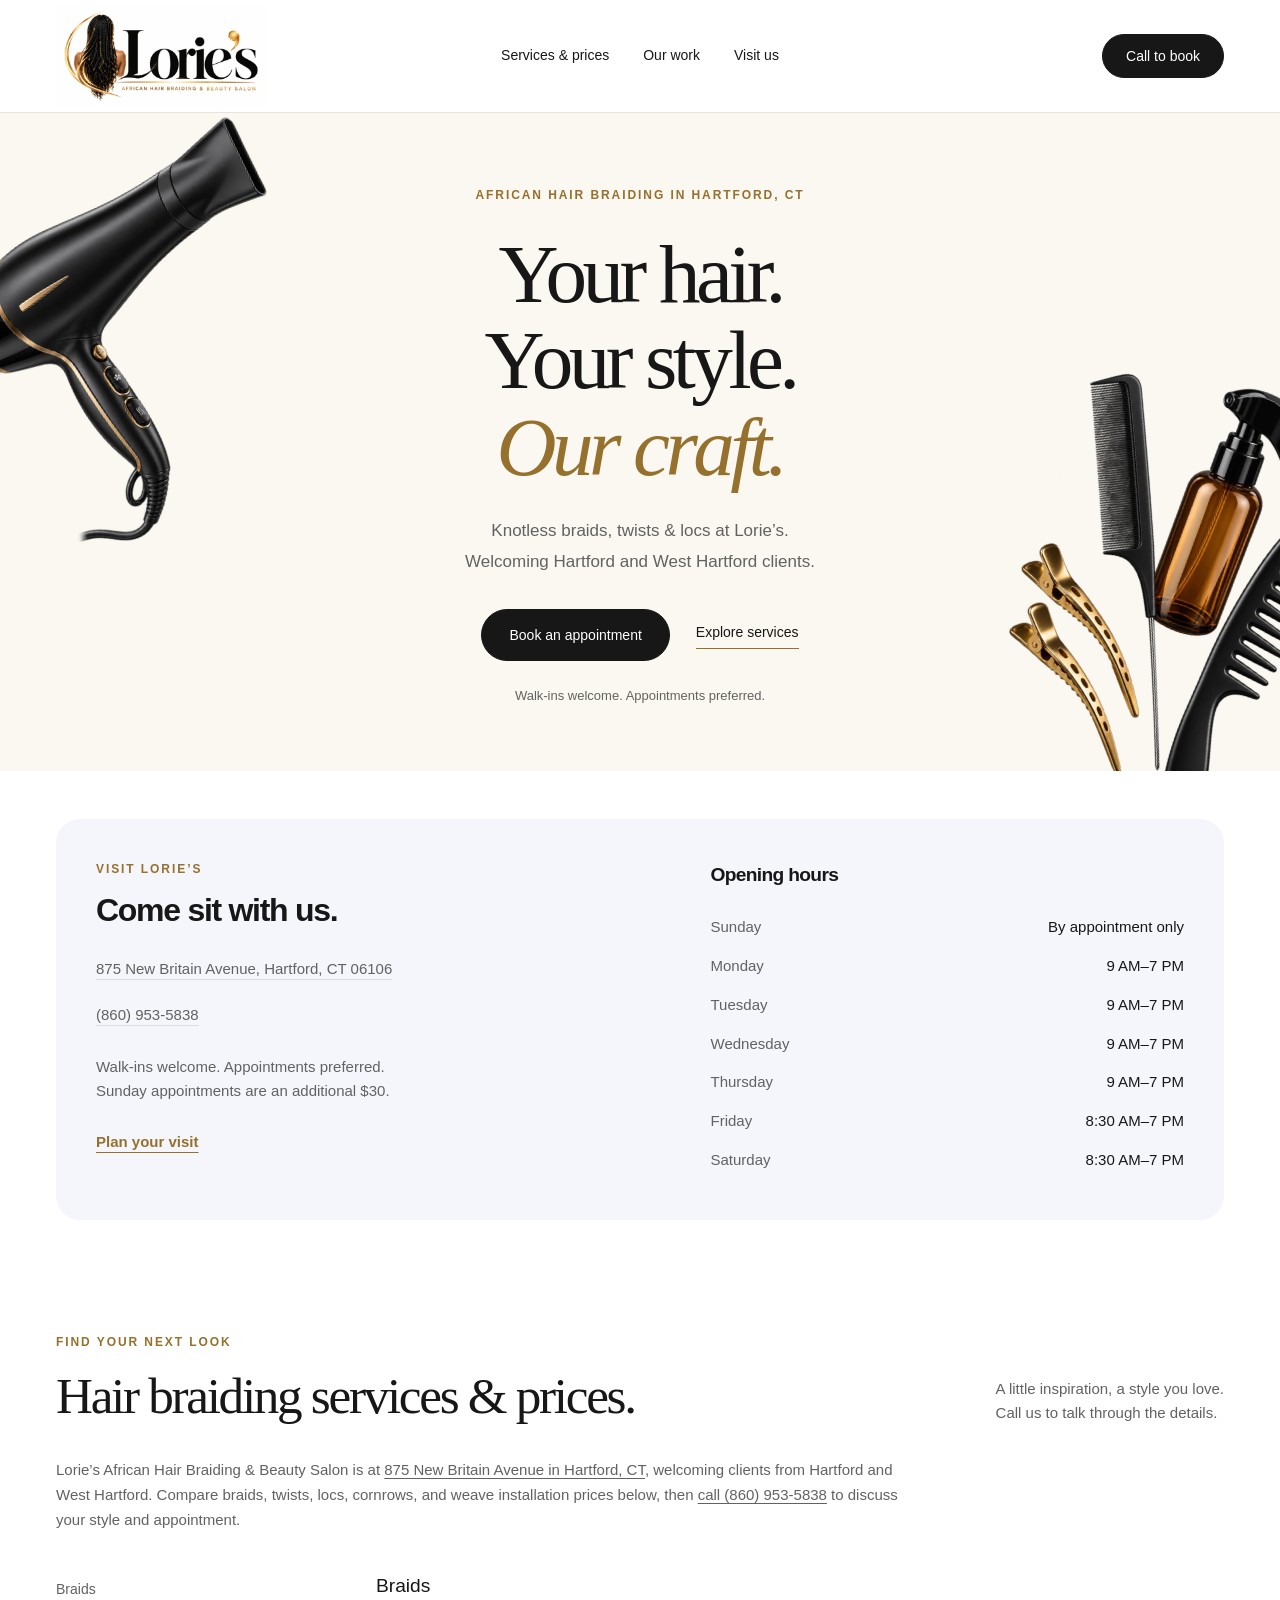
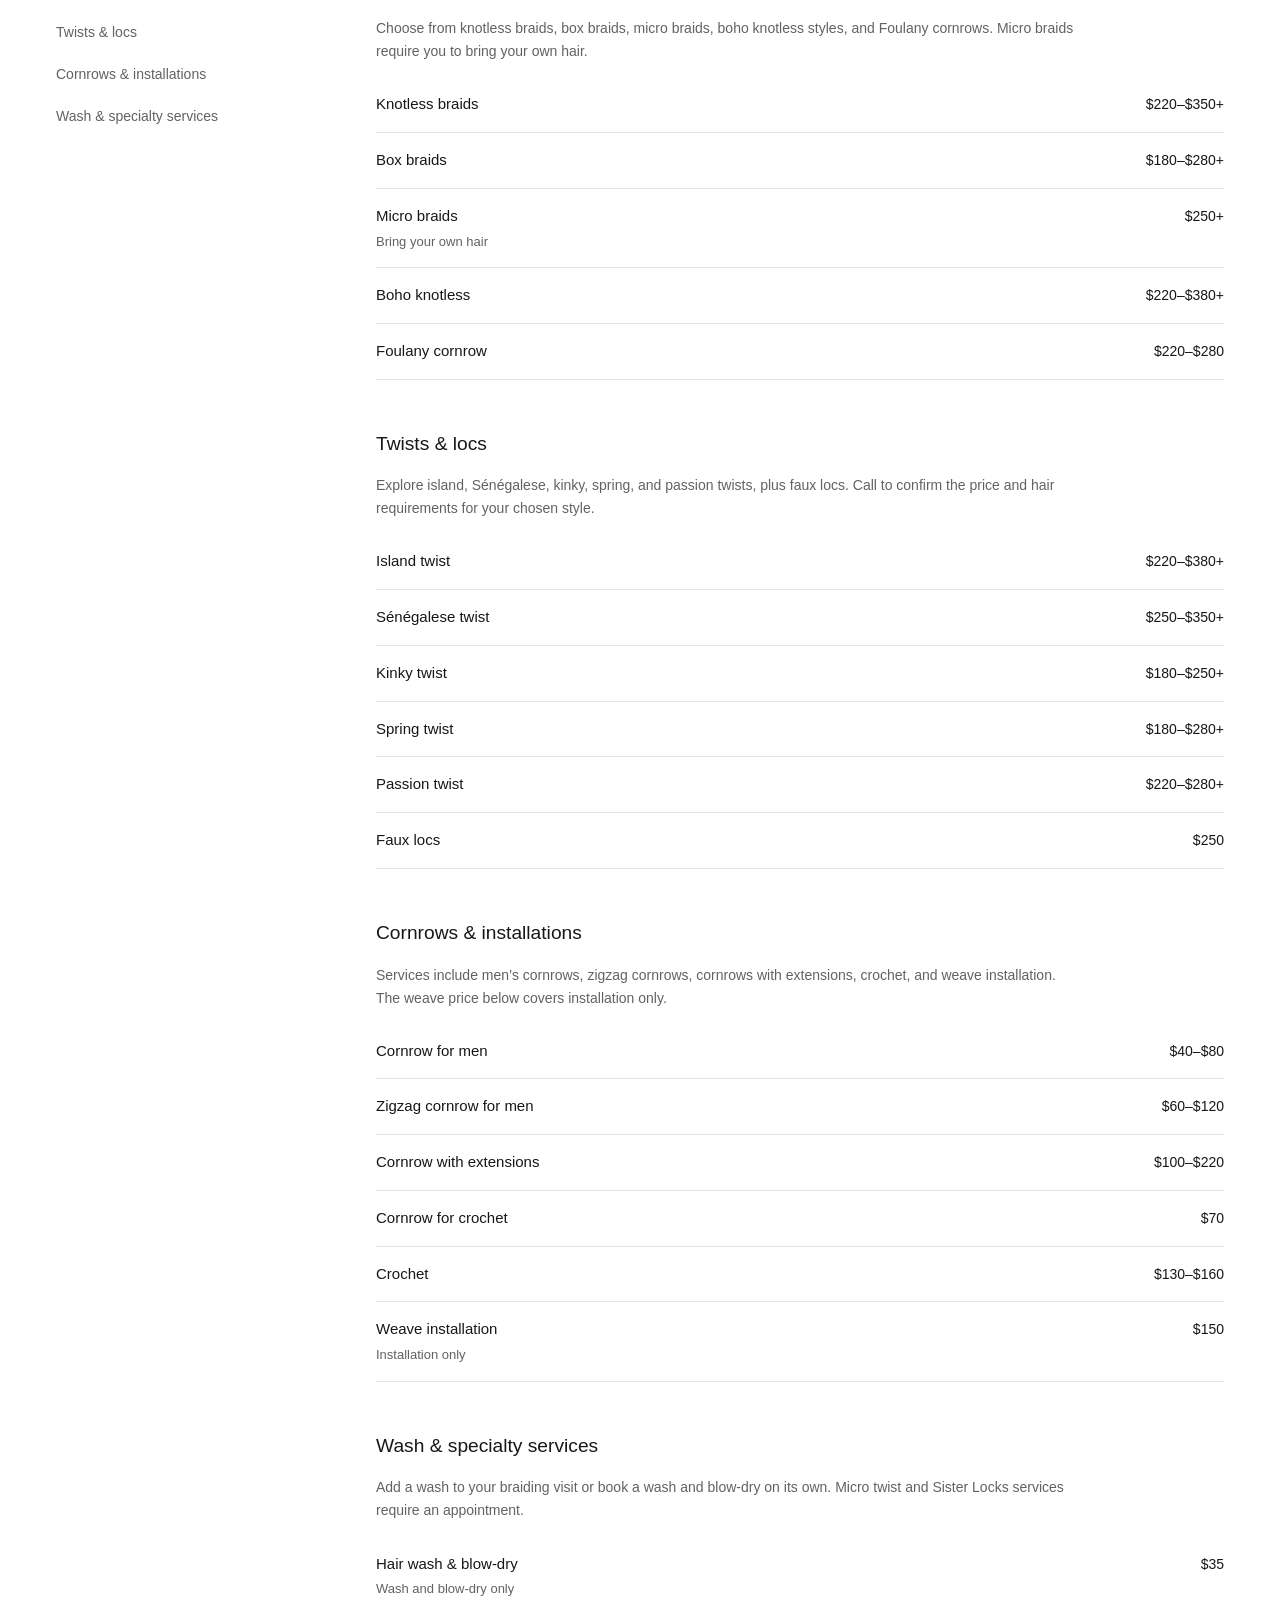
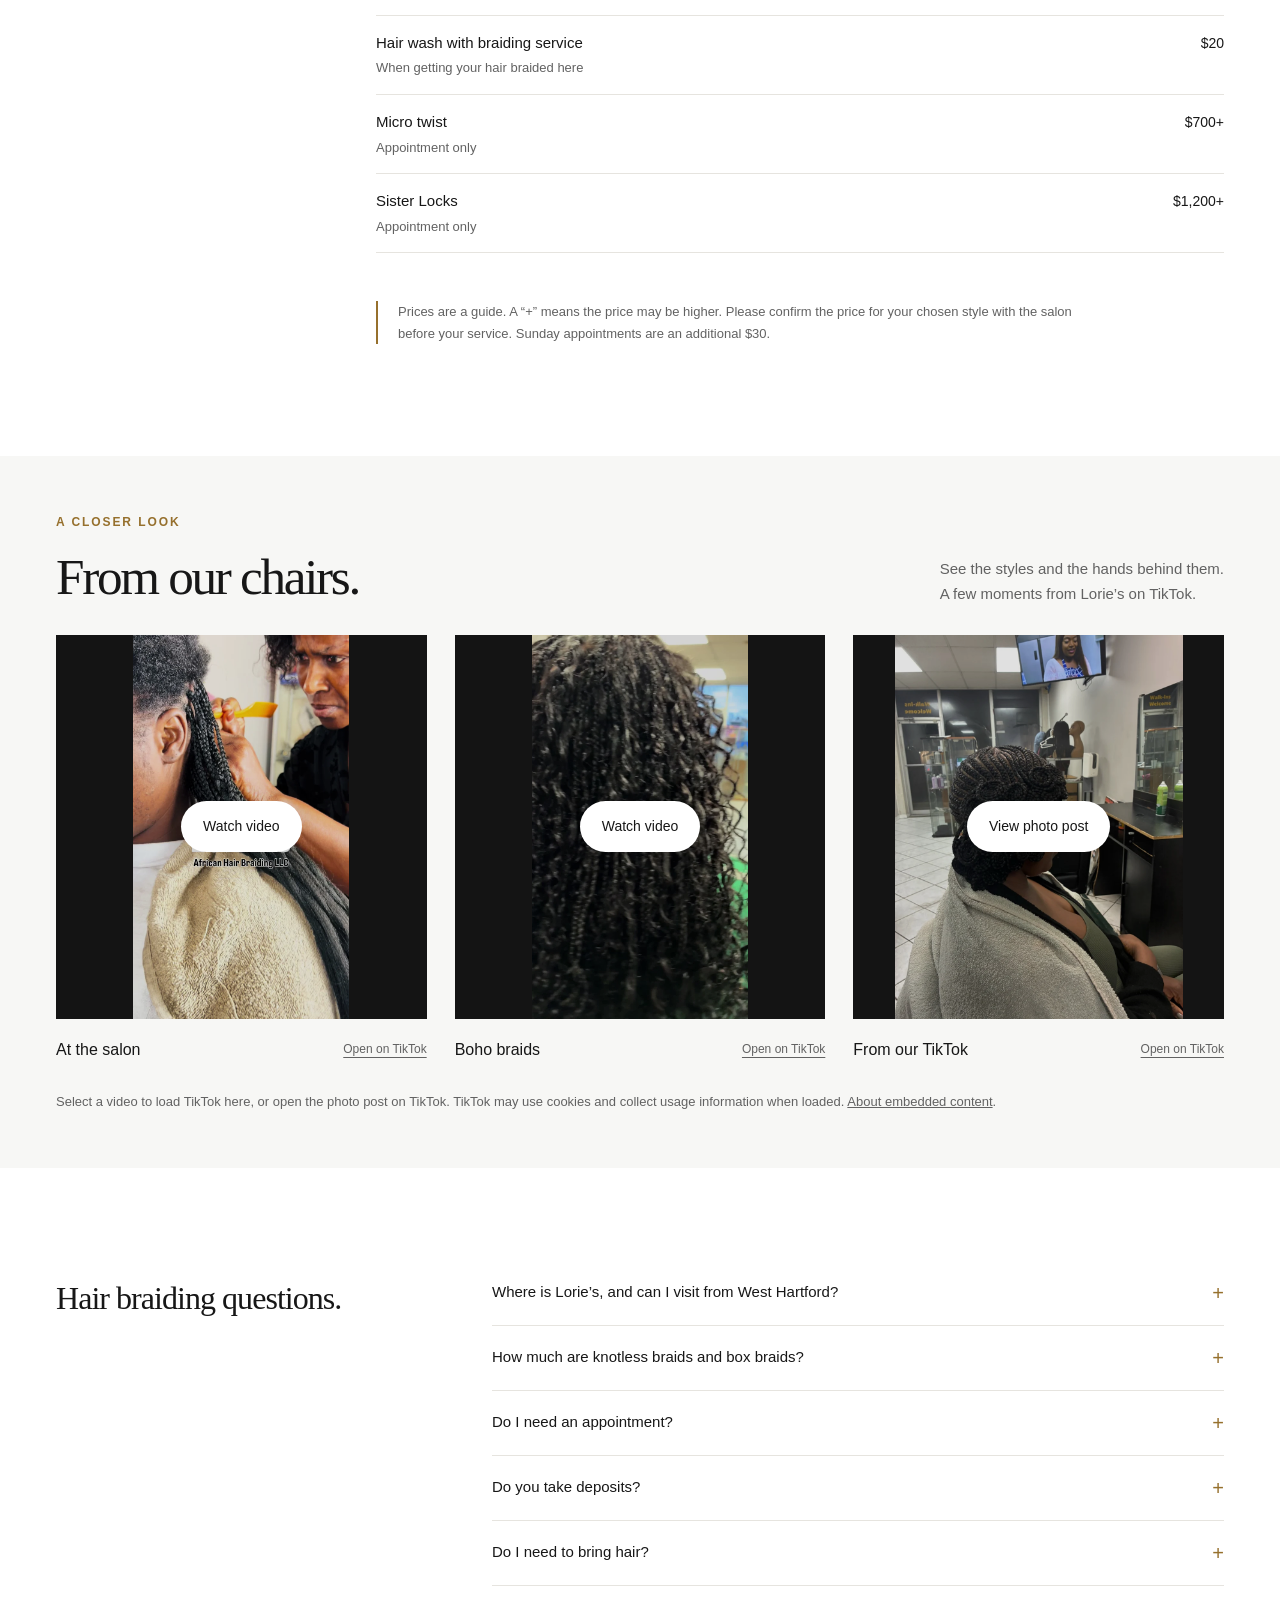
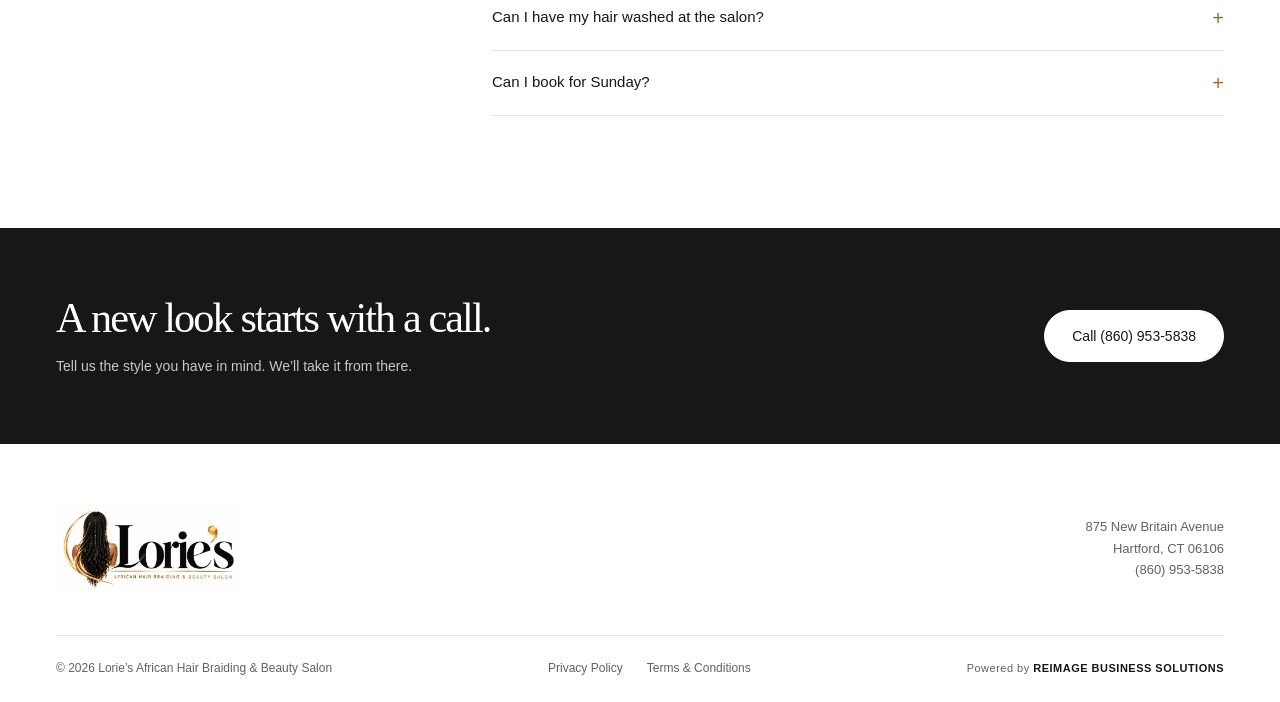
==== index.html @ 40351206 "Keep mobile Menu button text black in Safari" ====
<!doctype html>
<html lang="en">
<head>
  <meta charset="utf-8"><meta name="viewport" content="width=device-width, initial-scale=1, viewport-fit=cover">
  <title>Hair Braiding in Hartford, CT | Lorie’s Salon</title>
  <meta name="description" content="Knotless braids, box braids, twists and locs in Hartford, welcoming West Hartford clients. View prices and hours, then call (860) 953-5838 to book.">
  <meta name="theme-color" content="#ffffff">
  <link rel="icon" href="data:image/svg+xml,%3Csvg xmlns='http://www.w3.org/2000/svg' viewBox='0 0 64 64'%3E%3Crect width='64' height='64' rx='8' fill='%23161616'/%3E%3Ctext x='18' y='48' fill='%23d4ae62' font-size='48' font-family='Georgia'%3EL%3C/text%3E%3C/svg%3E">
  <link rel="stylesheet" href="styles.css?v=08d220da77e6"><script src="site.js?v=12d4f08cdb11" defer></script>
<!-- SEO:START -->
<meta name="robots" content="index, follow, max-image-preview:large, max-snippet:-1, max-video-preview:-1">
<link rel="canonical" href="https://reimage-demo.github.io/Lories-Hair-Braiding/">
<meta property="og:type" content="website">
<meta property="og:locale" content="en_US">
<meta property="og:site_name" content="Lorie’s African Hair Braiding &amp; Beauty Salon">
<meta property="og:title" content="Hair Braiding in Hartford, CT | Lorie’s Salon">
<meta property="og:description" content="Knotless braids, box braids, twists and locs in Hartford, welcoming West Hartford clients. View prices and hours, then call (860) 953-5838 to book.">
<meta property="og:url" content="https://reimage-demo.github.io/Lories-Hair-Braiding/">
<meta property="og:image" content="https://reimage-demo.github.io/Lories-Hair-Braiding/assets/lories-logo.png">
<meta property="og:image:width" content="1774">
<meta property="og:image:height" content="887">
<meta property="og:image:alt" content="Lorie’s African Hair Braiding &amp; Beauty Salon logo">
<meta name="twitter:card" content="summary_large_image">
<meta name="twitter:title" content="Hair Braiding in Hartford, CT | Lorie’s Salon">
<meta name="twitter:description" content="Knotless braids, box braids, twists and locs in Hartford, welcoming West Hartford clients. View prices and hours, then call (860) 953-5838 to book.">
<meta name="twitter:image" content="https://reimage-demo.github.io/Lories-Hair-Braiding/assets/lories-logo.png">
<meta name="twitter:image:alt" content="Lorie’s African Hair Braiding &amp; Beauty Salon logo">
<link rel="sitemap" type="application/xml" href="https://reimage-demo.github.io/Lories-Hair-Braiding/sitemap.xml">
<script type="application/ld+json">
{
  "@context": "https://schema.org",
  "@graph": [
    {
      "@type": "HairSalon",
      "@id": "https://reimage-demo.github.io/Lories-Hair-Braiding/#salon",
      "url": "https://reimage-demo.github.io/Lories-Hair-Braiding/",
      "name": "Lorie’s African Hair Braiding & Beauty Salon",
      "description": "Knotless braids, box braids, twists and locs in Hartford, welcoming West Hartford clients. View prices and hours, then call (860) 953-5838 to book. Walk-ins welcome. Appointments preferred. Sunday is by appointment only with an additional $30 charge.",
      "telephone": "+1-860-953-5838",
      "address": {
        "@type": "PostalAddress",
        "streetAddress": "875 New Britain Avenue",
        "addressLocality": "Hartford",
        "addressRegion": "CT",
        "postalCode": "06106",
        "addressCountry": "US"
      },
      "areaServed": [
        {
          "@type": "City",
          "name": "Hartford, Connecticut"
        },
        {
          "@type": "City",
          "name": "West Hartford, Connecticut"
        }
      ],
      "openingHoursSpecification": [
        {
          "@type": "OpeningHoursSpecification",
          "dayOfWeek": [
            "Monday",
            "Tuesday",
            "Wednesday",
            "Thursday"
          ],
          "opens": "09:00",
          "closes": "19:00"
        },
        {
          "@type": "OpeningHoursSpecification",
          "dayOfWeek": [
            "Friday",
            "Saturday"
          ],
          "opens": "08:30",
          "closes": "19:00"
        }
      ],
      "sameAs": [
        "https://www.tiktok.com/@lorieshairbraiding0"
      ],
      "hasOfferCatalog": {
        "@id": "https://reimage-demo.github.io/Lories-Hair-Braiding/#service-catalog"
      },
      "logo": {
        "@type": "ImageObject",
        "url": "https://reimage-demo.github.io/Lories-Hair-Braiding/assets/lories-logo.png",
        "width": 1774,
        "height": 887
      },
      "image": [
        "https://reimage-demo.github.io/Lories-Hair-Braiding/assets/salon-work.jpg",
        "https://reimage-demo.github.io/Lories-Hair-Braiding/assets/boho-braids.jpg"
      ],
      "hasMap": "https://www.google.com/maps/search/?api=1&query=875+New+Britain+Avenue+Hartford+CT+06106"
    },
    {
      "@type": "WebSite",
      "@id": "https://reimage-demo.github.io/Lories-Hair-Braiding/#website",
      "url": "https://reimage-demo.github.io/Lories-Hair-Braiding/",
      "name": "Lorie’s African Hair Braiding & Beauty Salon",
      "publisher": {
        "@id": "https://reimage-demo.github.io/Lories-Hair-Braiding/#salon"
      },
      "inLanguage": "en-US"
    },
    {
      "@type": "WebPage",
      "@id": "https://reimage-demo.github.io/Lories-Hair-Braiding/#webpage",
      "url": "https://reimage-demo.github.io/Lories-Hair-Braiding/",
      "name": "Hair Braiding in Hartford, CT | Lorie’s Salon",
      "description": "Knotless braids, box braids, twists and locs in Hartford, welcoming West Hartford clients. View prices and hours, then call (860) 953-5838 to book.",
      "isPartOf": {
        "@id": "https://reimage-demo.github.io/Lories-Hair-Braiding/#website"
      },
      "mainEntity": {
        "@id": "https://reimage-demo.github.io/Lories-Hair-Braiding/#salon"
      },
      "inLanguage": "en-US"
    },
    {
      "@type": "OfferCatalog",
      "@id": "https://reimage-demo.github.io/Lories-Hair-Braiding/#service-catalog",
      "name": "Hair braiding services and prices",
      "itemListElement": [
        {
          "@type": "OfferCatalog",
          "name": "Braids",
          "itemListElement": [
            {
              "@type": "Offer",
              "url": "https://reimage-demo.github.io/Lories-Hair-Braiding/#braids",
              "description": "Listed price: $220–$350+. Confirm the final price with the salon before service. A plus sign means the price can exceed the displayed amount or range.",
              "priceSpecification": {
                "@type": "PriceSpecification",
                "priceCurrency": "USD",
                "minPrice": 220.0
              },
              "itemOffered": {
                "@type": "Service",
                "name": "Knotless braids",
                "serviceType": "Knotless braids",
                "provider": {
                  "@id": "https://reimage-demo.github.io/Lories-Hair-Braiding/#salon"
                },
                "url": "https://reimage-demo.github.io/Lories-Hair-Braiding/#braids"
              }
            },
            {
              "@type": "Offer",
              "url": "https://reimage-demo.github.io/Lories-Hair-Braiding/#braids",
              "description": "Listed price: $180–$280+. Confirm the final price with the salon before service. A plus sign means the price can exceed the displayed amount or range.",
              "priceSpecification": {
                "@type": "PriceSpecification",
                "priceCurrency": "USD",
                "minPrice": 180.0
              },
              "itemOffered": {
                "@type": "Service",
                "name": "Box braids",
                "serviceType": "Box braids",
                "provider": {
                  "@id": "https://reimage-demo.github.io/Lories-Hair-Braiding/#salon"
                },
                "url": "https://reimage-demo.github.io/Lories-Hair-Braiding/#braids"
              }
            },
            {
              "@type": "Offer",
              "url": "https://reimage-demo.github.io/Lories-Hair-Braiding/#braids",
              "description": "Listed price: $250+. Confirm the final price with the salon before service. Bring your own hair. A plus sign means the price can exceed the displayed amount or range.",
              "priceSpecification": {
                "@type": "PriceSpecification",
                "priceCurrency": "USD",
                "minPrice": 250.0
              },
              "itemOffered": {
                "@type": "Service",
                "name": "Micro braids",
                "serviceType": "Micro braids",
                "provider": {
                  "@id": "https://reimage-demo.github.io/Lories-Hair-Braiding/#salon"
                },
                "url": "https://reimage-demo.github.io/Lories-Hair-Braiding/#braids"
              }
            },
            {
              "@type": "Offer",
              "url": "https://reimage-demo.github.io/Lories-Hair-Braiding/#braids",
              "description": "Listed price: $220–$380+. Confirm the final price with the salon before service. A plus sign means the price can exceed the displayed amount or range.",
              "priceSpecification": {
                "@type": "PriceSpecification",
                "priceCurrency": "USD",
                "minPrice": 220.0
              },
              "itemOffered": {
                "@type": "Service",
                "name": "Boho knotless",
                "serviceType": "Boho knotless",
                "provider": {
                  "@id": "https://reimage-demo.github.io/Lories-Hair-Braiding/#salon"
                },
                "url": "https://reimage-demo.github.io/Lories-Hair-Braiding/#braids"
              }
            },
            {
              "@type": "Offer",
              "url": "https://reimage-demo.github.io/Lories-Hair-Braiding/#braids",
              "description": "Listed price: $220–$280. Confirm the final price with the salon before service.",
              "priceSpecification": {
                "@type": "PriceSpecification",
                "priceCurrency": "USD",
                "minPrice": 220.0,
                "maxPrice": 280.0
              },
              "itemOffered": {
                "@type": "Service",
                "name": "Foulany cornrow",
                "serviceType": "Foulany cornrow",
                "provider": {
                  "@id": "https://reimage-demo.github.io/Lories-Hair-Braiding/#salon"
                },
                "url": "https://reimage-demo.github.io/Lories-Hair-Braiding/#braids"
              }
            }
          ]
        },
        {
          "@type": "OfferCatalog",
          "name": "Twists & locs",
          "itemListElement": [
            {
              "@type": "Offer",
              "url": "https://reimage-demo.github.io/Lories-Hair-Braiding/#twists",
              "description": "Listed price: $220–$380+. Confirm the final price with the salon before service. A plus sign means the price can exceed the displayed amount or range.",
              "priceSpecification": {
                "@type": "PriceSpecification",
                "priceCurrency": "USD",
                "minPrice": 220.0
              },
              "itemOffered": {
                "@type": "Service",
                "name": "Island twist",
                "serviceType": "Island twist",
                "provider": {
                  "@id": "https://reimage-demo.github.io/Lories-Hair-Braiding/#salon"
                },
                "url": "https://reimage-demo.github.io/Lories-Hair-Braiding/#twists"
              }
            },
            {
              "@type": "Offer",
              "url": "https://reimage-demo.github.io/Lories-Hair-Braiding/#twists",
              "description": "Listed price: $250–$350+. Confirm the final price with the salon before service. A plus sign means the price can exceed the displayed amount or range.",
              "priceSpecification": {
                "@type": "PriceSpecification",
                "priceCurrency": "USD",
                "minPrice": 250.0
              },
              "itemOffered": {
                "@type": "Service",
                "name": "Sénégalese twist",
                "serviceType": "Sénégalese twist",
                "provider": {
                  "@id": "https://reimage-demo.github.io/Lories-Hair-Braiding/#salon"
                },
                "url": "https://reimage-demo.github.io/Lories-Hair-Braiding/#twists"
              }
            },
            {
              "@type": "Offer",
              "url": "https://reimage-demo.github.io/Lories-Hair-Braiding/#twists",
              "description": "Listed price: $180–$250+. Confirm the final price with the salon before service. A plus sign means the price can exceed the displayed amount or range.",
              "priceSpecification": {
                "@type": "PriceSpecification",
                "priceCurrency": "USD",
                "minPrice": 180.0
              },
              "itemOffered": {
                "@type": "Service",
                "name": "Kinky twist",
                "serviceType": "Kinky twist",
                "provider": {
                  "@id": "https://reimage-demo.github.io/Lories-Hair-Braiding/#salon"
                },
                "url": "https://reimage-demo.github.io/Lories-Hair-Braiding/#twists"
              }
            },
            {
              "@type": "Offer",
              "url": "https://reimage-demo.github.io/Lories-Hair-Braiding/#twists",
              "description": "Listed price: $180–$280+. Confirm the final price with the salon before service. A plus sign means the price can exceed the displayed amount or range.",
              "priceSpecification": {
                "@type": "PriceSpecification",
                "priceCurrency": "USD",
                "minPrice": 180.0
              },
              "itemOffered": {
                "@type": "Service",
                "name": "Spring twist",
                "serviceType": "Spring twist",
                "provider": {
                  "@id": "https://reimage-demo.github.io/Lories-Hair-Braiding/#salon"
                },
                "url": "https://reimage-demo.github.io/Lories-Hair-Braiding/#twists"
              }
            },
            {
              "@type": "Offer",
              "url": "https://reimage-demo.github.io/Lories-Hair-Braiding/#twists",
              "description": "Listed price: $220–$280+. Confirm the final price with the salon before service. A plus sign means the price can exceed the displayed amount or range.",
              "priceSpecification": {
                "@type": "PriceSpecification",
                "priceCurrency": "USD",
                "minPrice": 220.0
              },
              "itemOffered": {
                "@type": "Service",
                "name": "Passion twist",
                "serviceType": "Passion twist",
                "provider": {
                  "@id": "https://reimage-demo.github.io/Lories-Hair-Braiding/#salon"
                },
                "url": "https://reimage-demo.github.io/Lories-Hair-Braiding/#twists"
              }
            },
            {
              "@type": "Offer",
              "url": "https://reimage-demo.github.io/Lories-Hair-Braiding/#twists",
              "description": "Listed price: $250. Confirm the final price with the salon before service.",
              "priceSpecification": {
                "@type": "PriceSpecification",
                "priceCurrency": "USD",
                "price": 250.0
              },
              "itemOffered": {
                "@type": "Service",
                "name": "Faux locs",
                "serviceType": "Faux locs",
                "provider": {
                  "@id": "https://reimage-demo.github.io/Lories-Hair-Braiding/#salon"
                },
                "url": "https://reimage-demo.github.io/Lories-Hair-Braiding/#twists"
              }
            }
          ]
        },
        {
          "@type": "OfferCatalog",
          "name": "Cornrows & installations",
          "itemListElement": [
            {
              "@type": "Offer",
              "url": "https://reimage-demo.github.io/Lories-Hair-Braiding/#cornrows",
              "description": "Listed price: $40–$80. Confirm the final price with the salon before service.",
              "priceSpecification": {
                "@type": "PriceSpecification",
                "priceCurrency": "USD",
                "minPrice": 40.0,
                "maxPrice": 80.0
              },
              "itemOffered": {
                "@type": "Service",
                "name": "Cornrow for men",
                "serviceType": "Cornrow for men",
                "provider": {
                  "@id": "https://reimage-demo.github.io/Lories-Hair-Braiding/#salon"
                },
                "url": "https://reimage-demo.github.io/Lories-Hair-Braiding/#cornrows"
              }
            },
            {
              "@type": "Offer",
              "url": "https://reimage-demo.github.io/Lories-Hair-Braiding/#cornrows",
              "description": "Listed price: $60–$120. Confirm the final price with the salon before service.",
              "priceSpecification": {
                "@type": "PriceSpecification",
                "priceCurrency": "USD",
                "minPrice": 60.0,
                "maxPrice": 120.0
              },
              "itemOffered": {
                "@type": "Service",
                "name": "Zigzag cornrow for men",
                "serviceType": "Zigzag cornrow for men",
                "provider": {
                  "@id": "https://reimage-demo.github.io/Lories-Hair-Braiding/#salon"
                },
                "url": "https://reimage-demo.github.io/Lories-Hair-Braiding/#cornrows"
              }
            },
            {
              "@type": "Offer",
              "url": "https://reimage-demo.github.io/Lories-Hair-Braiding/#cornrows",
              "description": "Listed price: $100–$220. Confirm the final price with the salon before service.",
              "priceSpecification": {
                "@type": "PriceSpecification",
                "priceCurrency": "USD",
                "minPrice": 100.0,
                "maxPrice": 220.0
              },
              "itemOffered": {
                "@type": "Service",
                "name": "Cornrow with extensions",
                "serviceType": "Cornrow with extensions",
                "provider": {
                  "@id": "https://reimage-demo.github.io/Lories-Hair-Braiding/#salon"
                },
                "url": "https://reimage-demo.github.io/Lories-Hair-Braiding/#cornrows"
              }
            },
            {
              "@type": "Offer",
              "url": "https://reimage-demo.github.io/Lories-Hair-Braiding/#cornrows",
              "description": "Listed price: $70. Confirm the final price with the salon before service.",
              "priceSpecification": {
                "@type": "PriceSpecification",
                "priceCurrency": "USD",
                "price": 70.0
              },
              "itemOffered": {
                "@type": "Service",
                "name": "Cornrow for crochet",
                "serviceType": "Cornrow for crochet",
                "provider": {
                  "@id": "https://reimage-demo.github.io/Lories-Hair-Braiding/#salon"
                },
                "url": "https://reimage-demo.github.io/Lories-Hair-Braiding/#cornrows"
              }
            },
            {
              "@type": "Offer",
              "url": "https://reimage-demo.github.io/Lories-Hair-Braiding/#cornrows",
              "description": "Listed price: $130–$160. Confirm the final price with the salon before service.",
              "priceSpecification": {
                "@type": "PriceSpecification",
                "priceCurrency": "USD",
                "minPrice": 130.0,
                "maxPrice": 160.0
              },
              "itemOffered": {
                "@type": "Service",
                "name": "Crochet",
                "serviceType": "Crochet",
                "provider": {
                  "@id": "https://reimage-demo.github.io/Lories-Hair-Braiding/#salon"
                },
                "url": "https://reimage-demo.github.io/Lories-Hair-Braiding/#cornrows"
              }
            },
            {
              "@type": "Offer",
              "url": "https://reimage-demo.github.io/Lories-Hair-Braiding/#cornrows",
              "description": "Listed price: $150. Confirm the final price with the salon before service. Installation only.",
              "priceSpecification": {
                "@type": "PriceSpecification",
                "priceCurrency": "USD",
                "price": 150.0
              },
              "itemOffered": {
                "@type": "Service",
                "name": "Weave installation",
                "serviceType": "Weave installation",
                "provider": {
                  "@id": "https://reimage-demo.github.io/Lories-Hair-Braiding/#salon"
                },
                "url": "https://reimage-demo.github.io/Lories-Hair-Braiding/#cornrows"
              }
            }
          ]
        },
        {
          "@type": "OfferCatalog",
          "name": "Wash & specialty services",
          "itemListElement": [
            {
              "@type": "Offer",
              "url": "https://reimage-demo.github.io/Lories-Hair-Braiding/#care",
              "description": "Listed price: $35. Confirm the final price with the salon before service. Wash and blow-dry only.",
              "priceSpecification": {
                "@type": "PriceSpecification",
                "priceCurrency": "USD",
                "price": 35.0
              },
              "itemOffered": {
                "@type": "Service",
                "name": "Hair wash & blow-dry",
                "serviceType": "Hair wash & blow-dry",
                "provider": {
                  "@id": "https://reimage-demo.github.io/Lories-Hair-Braiding/#salon"
                },
                "url": "https://reimage-demo.github.io/Lories-Hair-Braiding/#care"
              }
            },
            {
              "@type": "Offer",
              "url": "https://reimage-demo.github.io/Lories-Hair-Braiding/#care",
              "description": "Listed price: $20. Confirm the final price with the salon before service. When getting your hair braided here.",
              "priceSpecification": {
                "@type": "PriceSpecification",
                "priceCurrency": "USD",
                "price": 20.0
              },
              "itemOffered": {
                "@type": "Service",
                "name": "Hair wash with braiding service",
                "serviceType": "Hair wash with braiding service",
                "provider": {
                  "@id": "https://reimage-demo.github.io/Lories-Hair-Braiding/#salon"
                },
                "url": "https://reimage-demo.github.io/Lories-Hair-Braiding/#care"
              }
            },
            {
              "@type": "Offer",
              "url": "https://reimage-demo.github.io/Lories-Hair-Braiding/#care",
              "description": "Listed price: $700+. Confirm the final price with the salon before service. Appointment only. A plus sign means the price can exceed the displayed amount or range.",
              "priceSpecification": {
                "@type": "PriceSpecification",
                "priceCurrency": "USD",
                "minPrice": 700.0
              },
              "itemOffered": {
                "@type": "Service",
                "name": "Micro twist",
                "serviceType": "Micro twist",
                "provider": {
                  "@id": "https://reimage-demo.github.io/Lories-Hair-Braiding/#salon"
                },
                "url": "https://reimage-demo.github.io/Lories-Hair-Braiding/#care"
              }
            },
            {
              "@type": "Offer",
              "url": "https://reimage-demo.github.io/Lories-Hair-Braiding/#care",
              "description": "Listed price: $1,200+. Confirm the final price with the salon before service. Appointment only. A plus sign means the price can exceed the displayed amount or range.",
              "priceSpecification": {
                "@type": "PriceSpecification",
                "priceCurrency": "USD",
                "minPrice": 1200.0
              },
              "itemOffered": {
                "@type": "Service",
                "name": "Sister Locks",
                "serviceType": "Sister Locks",
                "provider": {
                  "@id": "https://reimage-demo.github.io/Lories-Hair-Braiding/#salon"
                },
                "url": "https://reimage-demo.github.io/Lories-Hair-Braiding/#care"
              }
            }
          ]
        }
      ]
    }
  ]
}
</script>
<!-- SEO:END -->
</head>
<body>
  <a class="skip" href="#main">Skip to content</a>
  <header class="header"><div class="wrap nav">
    <a class="brand" href="./" aria-label="Lorie’s home"><img src="assets/lories-logo.webp" width="640" height="320" alt="Lorie’s African Hair Braiding & Beauty Salon"></a>
    <button class="menu-toggle" type="button" aria-expanded="false" aria-controls="navigation">Menu</button>
    <nav id="navigation" aria-label="Main navigation"><a href="#services">Services & prices</a><a href="#our-work">Our work</a><a href="#visit">Visit us</a><a class="button small" href="tel:+18609535838">Call to book</a></nav>
  </div></header>
  <main id="main">
    <section class="hero">
      <img class="hero-decor hero-dryer" src="assets/hero-blow-dryer.webp" srcset="assets/hero-blow-dryer-mobile.webp 240w, assets/hero-blow-dryer.webp 960w" sizes="(max-width:700px) clamp(124px,40vw,190px), (max-width:1000px) 270px, (max-width:1516px) 31vw, 470px" width="960" height="960" decoding="async" alt="" aria-hidden="true">
      <img class="hero-decor hero-tools" src="assets/hero-braiding-tools.webp" srcset="assets/hero-braiding-tools-mobile.webp 280w, assets/hero-braiding-tools.webp 800w" sizes="(max-width:700px) clamp(108px,30vw,140px), (max-width:1000px) 245px, (max-width:1560px) 25vw, 390px" width="800" height="1200" decoding="async" alt="" aria-hidden="true">
      <div class="hero-copy"><h1 class="eyebrow">African hair braiding in Hartford, CT</h1><p class="hero-title">Your hair.<br>Your style.<br><em>Our craft.</em></p><p class="lead">Knotless braids, twists & locs at Lorie’s.<br>Welcoming Hartford and West Hartford clients.</p><div class="actions"><a class="button" href="tel:+18609535838">Book an appointment</a><a class="text-link" href="#services">Explore services</a></div><p class="hero-note">Walk-ins welcome. Appointments preferred.</p></div>
    </section>
    <section class="visit-card wrap" id="visit" aria-labelledby="visit-title">
      <div class="visit-copy">
        <p class="eyebrow">Visit Lorie’s</p>
        <h2 id="visit-title">Come sit with us.</h2>
        <address class="address"><a href="https://www.google.com/maps/dir/?api=1&destination=875+New+Britain+Ave+Hartford+CT+06106" target="_blank" rel="noopener noreferrer">875 New Britain Avenue, Hartford, CT 06106</a></address>
        <a class="phone" href="tel:+18609535838">(860) 953-5838</a>
        <p>Walk-ins welcome. Appointments preferred.<br>Sunday appointments are an additional $30.</p>
        <a class="visit-directions" href="https://www.google.com/maps/dir/?api=1&destination=875+New+Britain+Ave+Hartford+CT+06106" target="_blank" rel="noopener noreferrer">Plan your visit</a>
      </div>
      <div class="hours">
        <h3>Opening hours</h3>
        <dl>
          <div><dt>Sunday</dt><dd>By appointment only</dd></div>
          <div><dt>Monday</dt><dd>9 AM–7 PM</dd></div>
          <div><dt>Tuesday</dt><dd>9 AM–7 PM</dd></div>
          <div><dt>Wednesday</dt><dd>9 AM–7 PM</dd></div>
          <div><dt>Thursday</dt><dd>9 AM–7 PM</dd></div>
          <div><dt>Friday</dt><dd>8:30 AM–7 PM</dd></div>
          <div><dt>Saturday</dt><dd>8:30 AM–7 PM</dd></div>
        </dl>
      </div>
    </section>
<section class="section wrap" id="services"><div class="section-heading"><div><p class="eyebrow">Find your next look</p><h2>Hair braiding services & prices.</h2></div><p>A little inspiration, a style you love.<br>Call us to talk through the details.</p></div><p class="service-intro">Lorie’s African Hair Braiding &amp; Beauty Salon is at <a href="#visit">875 New Britain Avenue in Hartford, CT</a>, welcoming clients from Hartford and West Hartford. Compare braids, twists, locs, cornrows, and weave installation prices below, then <a href="tel:+18609535838">call (860) 953-5838</a> to discuss your style and appointment.</p><div class="service-layout"><nav class="service-index" aria-label="Service categories"><a href="#braids">Braids</a><a href="#twists">Twists & locs</a><a href="#cornrows">Cornrows & installations</a><a href="#care">Wash & specialty services</a></nav><div><section class="service-group" id="braids" aria-labelledby="braids-title"><h3 id="braids-title">Braids</h3><p class="service-description">Choose from knotless braids, box braids, micro braids, boho knotless styles, and Foulany cornrows. Micro braids require you to bring your own hair.</p><dl class="service-list"><div class="service-row"><dt>Knotless braids</dt><dd>$220–$350+</dd></div><div class="service-row"><dt>Box braids</dt><dd>$180–$280+</dd></div><div class="service-row"><dt>Micro braids<small>Bring your own hair</small></dt><dd>$250+</dd></div><div class="service-row"><dt>Boho knotless</dt><dd>$220–$380+</dd></div><div class="service-row"><dt>Foulany cornrow</dt><dd>$220–$280</dd></div></dl></section><section class="service-group" id="twists" aria-labelledby="twists-title"><h3 id="twists-title">Twists & locs</h3><p class="service-description">Explore island, Sénégalese, kinky, spring, and passion twists, plus faux locs. Call to confirm the price and hair requirements for your chosen style.</p><dl class="service-list"><div class="service-row"><dt>Island twist</dt><dd>$220–$380+</dd></div><div class="service-row"><dt>Sénégalese twist</dt><dd>$250–$350+</dd></div><div class="service-row"><dt>Kinky twist</dt><dd>$180–$250+</dd></div><div class="service-row"><dt>Spring twist</dt><dd>$180–$280+</dd></div><div class="service-row"><dt>Passion twist</dt><dd>$220–$280+</dd></div><div class="service-row"><dt>Faux locs</dt><dd>$250</dd></div></dl></section><section class="service-group" id="cornrows" aria-labelledby="cornrows-title"><h3 id="cornrows-title">Cornrows & installations</h3><p class="service-description">Services include men’s cornrows, zigzag cornrows, cornrows with extensions, crochet, and weave installation. The weave price below covers installation only.</p><dl class="service-list"><div class="service-row"><dt>Cornrow for men</dt><dd>$40–$80</dd></div><div class="service-row"><dt>Zigzag cornrow for men</dt><dd>$60–$120</dd></div><div class="service-row"><dt>Cornrow with extensions</dt><dd>$100–$220</dd></div><div class="service-row"><dt>Cornrow for crochet</dt><dd>$70</dd></div><div class="service-row"><dt>Crochet</dt><dd>$130–$160</dd></div><div class="service-row"><dt>Weave installation<small>Installation only</small></dt><dd>$150</dd></div></dl></section><section class="service-group" id="care" aria-labelledby="care-title"><h3 id="care-title">Wash & specialty services</h3><p class="service-description">Add a wash to your braiding visit or book a wash and blow-dry on its own. Micro twist and Sister Locks services require an appointment.</p><dl class="service-list"><div class="service-row"><dt>Hair wash &amp; blow-dry<small>Wash and blow-dry only</small></dt><dd>$35</dd></div><div class="service-row"><dt>Hair wash with braiding service<small>When getting your hair braided here</small></dt><dd>$20</dd></div><div class="service-row"><dt>Micro twist<small>Appointment only</small></dt><dd>$700+</dd></div><div class="service-row"><dt>Sister Locks<small>Appointment only</small></dt><dd>$1,200+</dd></div></dl></section><p class="price-note">Prices are a guide. A “+” means the price may be higher. Please confirm the price for your chosen style with the salon before your service. Sunday appointments are an additional $30.</p></div></div></section>
<section class="section work-section" id="our-work"><div class="wrap"><div class="section-heading"><div><p class="eyebrow">A closer look</p><h2>From our chairs.</h2></div><p>See the styles and the hands behind them.<br>A few moments from Lorie’s on TikTok.</p></div><div class="work-grid"><article class="work-card"><div class="video-shell "><img src="assets/salon-work.webp" decoding="async" alt="Stylist braiding a client’s hair at Lorie’s salon in Hartford" loading="lazy" width="720" height="1280"><button class="play-button" type="button" data-post="7678052541388688671" data-title="At the salon" aria-label="Watch video: At the salon">Watch video</button></div><div class="work-caption"><h3>At the salon</h3><a href="https://www.tiktok.com/@lorieshairbraiding0/video/7678052541388688671" target="_blank" rel="noopener noreferrer">Open on TikTok</a></div></article><article class="work-card"><div class="video-shell "><img src="assets/boho-braids.webp" decoding="async" alt="Boho braids with loose curls created at Lorie’s salon" loading="lazy" width="720" height="1280"><button class="play-button" type="button" data-post="7574849033559166239" data-title="Boho braids" aria-label="Watch video: Boho braids">Watch video</button></div><div class="work-caption"><h3>Boho braids</h3><a href="https://www.tiktok.com/@lorieshairbraiding0/video/7574849033559166239" target="_blank" rel="noopener noreferrer">Open on TikTok</a></div></article><article class="work-card"><div class="video-shell"><img src="assets/braided-updo.webp" alt="Intricate braided updo photographed at Lorie’s salon" loading="lazy" width="900" height="1200"><a class="play-button" href="https://www.tiktok.com/@lorieshairbraiding0/photo/7619039137026395423?image_index=2" target="_blank" rel="noopener noreferrer" aria-label="View braided updo photo post on TikTok (opens in a new tab)">View photo post</a></div><div class="work-caption"><h3>From our TikTok</h3><a href="https://www.tiktok.com/@lorieshairbraiding0/photo/7619039137026395423" target="_blank" rel="noopener noreferrer">Open on TikTok</a></div></article></div><p class="embed-note">Select a video to load TikTok here, or open the photo post on TikTok. TikTok may use cookies and collect usage information when loaded. <a href="privacy.html#third-party">About embedded content</a>.</p><noscript><p>Use the “Open on TikTok” links above to view our posts.</p></noscript></div></section>
<section class="section wrap" id="faqs" aria-labelledby="faq-title"><div class="before-visit"><h2 id="faq-title">Hair braiding questions.</h2><div class="faq"><details><summary>Where is Lorie’s, and can I visit from West Hartford?</summary><p>Lorie’s is at 875 New Britain Avenue, Hartford, CT 06106. The salon is in Hartford and welcomes clients from West Hartford. <a href="#visit">View the address and opening hours</a> or <a href="https://www.google.com/maps/dir/?api=1&amp;destination=875+New+Britain+Ave+Hartford+CT+06106" target="_blank" rel="noopener noreferrer">get directions</a>.</p></details><details><summary>How much are knotless braids and box braids?</summary><p>Knotless braids are listed at $220–$350+, and box braids at $180–$280+. A “+” means the price may be higher. <a href="#braids">See braid prices</a> and call (860) 953-5838 to confirm the price for your style before your visit.</p></details><details><summary>Do I need an appointment?</summary><p>We accept walk-ins, but prefer appointments. Micro twist, Sister Locks, and Sunday services are by appointment only. Call (860) 953-5838 to arrange your visit.</p></details><details><summary>Do you take deposits?</summary><p>We do not take deposits online. If a deposit is arranged with the salon, it is handled in person only. Please call Lorie’s directly with any payment questions.</p></details><details><summary>Do I need to bring hair?</summary><p>For micro braids, please buy and bring your own hair. For other styles, call us before your visit to confirm which hair and supplies you need.</p></details><details><summary>Can I have my hair washed at the salon?</summary><p>Yes. A wash and blow-dry on its own is $35. A hair wash when you are getting your hair braided here is $20.</p></details><details><summary>Can I book for Sunday?</summary><p>Yes, Sundays are by appointment only. An additional $30 applies. Call the salon to confirm a time before coming in.</p></details></div></div></section>
<section class="closing"><div class="wrap"><div><h2>A new look starts with a call.</h2><p>Tell us the style you have in mind. We’ll take it from there.</p></div><a class="button" href="tel:+18609535838">Call (860) 953-5838</a></div></section>
  </main><footer class="footer wrap"><div class="footer-top"><a href="./" aria-label="Lorie’s home"><img class="footer-logo" src="assets/lories-logo.webp" alt="Lorie’s African Hair Braiding & Beauty Salon" width="640" height="320" loading="lazy"></a><p>875 New Britain Avenue<br>Hartford, CT 06106<br><a href="tel:+18609535838">(860) 953-5838</a></p></div><div class="footer-bottom"><span>© 2026 Lorie’s African Hair Braiding & Beauty Salon</span><div class="footer-links"><a href="privacy.html">Privacy Policy</a><a href="terms.html">Terms & Conditions</a></div><span class="credit">Powered by <a href="https://reimagebs.com/" target="_blank" rel="noopener noreferrer">REIMAGE BUSINESS SOLUTIONS</a></span></div></footer><div class="mobile-call"><a href="tel:+18609535838">Call to book</a><a href="#services">View prices</a></div>
</body></html>
---- styles.css ----
:root{--ink:#171717;--muted:#626262;--gold:#96702d;--line:#e6e4df;--wash:#f7f7f5;--serif:Georgia,'Times New Roman',serif;--sans:Arial,Helvetica,sans-serif}
*{box-sizing:border-box}html{-webkit-text-size-adjust:100%;scroll-behavior:smooth;scroll-padding-top:110px}body{overflow-wrap:break-word;padding-left:env(safe-area-inset-left,0px);padding-right:env(safe-area-inset-right,0px);margin:0;color:var(--ink);background:#fff;font-family:var(--sans);font-size:16px;line-height:1.65}a{color:inherit;text-decoration:none}button{font:inherit;cursor:pointer}img{display:block;max-width:100%}p,h1,h2,h3,figure{margin:0}h1,h2,h3{font-weight:400}a,button,summary{-webkit-tap-highlight-color:transparent}a:focus-visible,button:focus-visible,summary:focus-visible{outline:2px solid var(--gold);outline-offset:6px}.wrap{max-width:1280px;width:calc(100% - 112px);margin-inline:auto}.skip{position:fixed;top:-100px;left:20px;background:#fff;padding:12px;z-index:100}.skip:focus{top:12px}.header{background:#fff;border-bottom:1px solid var(--line)}.nav{position:relative;display:grid;grid-template-columns:210px minmax(0,1fr) 210px;align-items:center;min-height:112px;gap:32px}.brand{display:block;width:210px;flex-shrink:0}.brand img{width:100%;height:auto}.nav nav{display:flex;align-items:center;justify-content:center;gap:34px;font-size:.875rem;white-space:nowrap}.nav nav>.button{position:absolute;right:0;top:50%;transform:translateY(-50%)}.nav nav>a:not(.button):hover{color:var(--gold)}.button{border-radius:999px;display:inline-flex;justify-content:center;align-items:center;min-height:52px;background:var(--ink);border:1px solid var(--ink);color:#fff;padding:12px 27px;font-size:.875rem;line-height:1.5;transition:background .18s}.button:hover{background:#3d3425;border-color:#3d3425}.button.small{min-height:44px;padding:9px 23px}.button.outline{background:transparent;color:var(--ink);border-color:#bbb}.button.outline:hover{border-color:var(--ink)}.menu-toggle{display:none;border-radius:999px;color:var(--ink);-webkit-text-fill-color:var(--ink);appearance:none;-webkit-appearance:none}.hero{position:relative;isolation:isolate;overflow:hidden;padding:72px 24px 64px;text-align:center;margin-bottom:48px;background:#fbf8f2}.hero-copy{position:relative;z-index:1;max-width:640px;margin-inline:auto}.hero-decor{position:absolute;z-index:0;height:auto;pointer-events:none;user-select:none}.hero-dryer{width:clamp(230px,31vw,470px);left:-6%;top:36px;transform:rotate(-18deg)}.hero-tools{width:clamp(200px,25vw,390px);right:-4%;bottom:-55px;transform:rotate(14deg)}.hero .lead{max-width:480px;margin-inline:auto}.hero .actions{justify-content:center}.eyebrow{text-transform:uppercase;letter-spacing:.16em;font-size:.75rem;line-height:1.8;font-weight:600;color:var(--gold);margin-bottom:24px}h1,.hero-title{font-family:var(--serif);font-size:clamp(3.4rem,6.5vw,5.65rem);line-height:1.04;letter-spacing:-.055em}h1 em,.hero-title em{font-weight:400;color:var(--gold)}.lead{color:var(--muted);font-size:1.0625rem;max-width:370px;margin-top:26px;line-height:1.8}.actions{display:flex;align-items:center;flex-wrap:wrap;gap:26px;margin-top:32px}.text-link{font-size:.875rem;border-bottom:1px solid var(--gold);padding-bottom:4px}.text-link:hover{color:var(--gold)}.hero .eyebrow{font-family:var(--sans);font-size:.75rem;line-height:1.8;letter-spacing:.16em;font-weight:600}.hero-note{font-size:.8125rem;color:var(--muted);margin-top:24px}.section{padding-block:112px}.section-heading{display:flex;align-items:end;justify-content:space-between;gap:40px;margin-bottom:44px}.section-heading p:not(.eyebrow){max-width:375px;color:var(--muted);font-size:.9375rem}h2{font-family:var(--serif);font-size:clamp(2.3rem,4vw,3.6rem);letter-spacing:-.045em;line-height:1.15}.section .eyebrow{margin-bottom:14px}.service-layout{display:grid;grid-template-columns:240px 1fr;gap:80px}.service-index{display:flex;flex-direction:column;gap:18px;padding-top:8px;align-items:start}.service-index a{font-size:.875rem;color:var(--muted);border-bottom:1px solid transparent}.service-index a:hover{color:var(--ink);border-color:var(--gold)}.service-group{margin-bottom:48px;scroll-margin-top:30px}.service-group:last-child{margin-bottom:0}.service-group h3{font-size:1.2rem;font-weight:500;margin-bottom:15px}.service-row{display:flex;justify-content:space-between;align-items:baseline;gap:24px;border-bottom:1px solid var(--line);padding:15px 0}.service-row dt{font-size:.9375rem}.service-row dt small{display:block;color:var(--muted);font-size:.8125rem;margin-top:2px}.service-row dd{margin:0;white-space:nowrap;font-size:.875rem}.service-list{margin:0}.price-note{color:var(--muted);font-size:.8125rem;border-left:2px solid var(--gold);padding-left:20px;margin-top:32px;max-width:700px}.work-section{background:var(--wash);padding-block:56px}.work-section .section-heading{margin-bottom:28px}.work-grid{display:grid;grid-template-columns:repeat(3,minmax(0,1fr));gap:28px;width:100%}.work-card{min-width:0}.video-shell{position:relative;height:clamp(260px,30vw,422px);background:#171717;overflow:hidden;display:grid;place-items:center}.video-shell>img{position:absolute;inset:0;width:100%;height:100%;object-fit:contain}.video-shell.logo-preview>img{object-fit:contain;background:white;padding:20px}.video-shell:not(.logo-preview):after{content:'';position:absolute;inset:0;background:rgba(0,0,0,.12);pointer-events:none}.play-button{border-radius:999px;display:inline-flex;align-items:center;justify-content:center;min-height:48px;z-index:1;position:relative;border:0;background:#fff;color:var(--ink);padding:14px 22px;box-shadow:0 4px 30px #0002;font-size:.875rem}.play-button:hover{background:#f2eadb}.video-shell iframe{position:absolute;inset:0;z-index:2;width:100%;height:100%;border:0;background:#fff}.work-caption{display:flex;flex-wrap:wrap;justify-content:space-between;gap:4px 14px;align-items:center;margin-top:18px}.work-caption h3{font-size:1rem}.work-caption a{font-size:.75rem;color:var(--muted);text-decoration:underline;text-underline-offset:4px}.embed-note{font-size:.8125rem;color:var(--muted);margin-top:28px}.embed-note a{text-decoration:underline}.visit-card{display:grid;grid-template-columns:1.15fr 1fr;gap:70px;background:#f5f6fb;border-radius:24px;padding:40px}.visit-card .eyebrow{margin-bottom:12px}.visit-card h2{font-family:var(--sans);font-size:2rem;font-weight:700;letter-spacing:-.04em}.visit-copy>p:not(.eyebrow){color:var(--muted);margin-top:26px;font-size:.9375rem}.address{font-style:normal;font-size:.9375rem;line-height:1.6;margin-top:28px;color:var(--muted)}.address a,.phone{text-decoration:underline;text-decoration-color:#dcdde2;text-underline-offset:5px}.phone{font-size:.9375rem;margin-top:22px;display:inline-block;color:var(--muted)}.visit-directions{display:inline-block;font-size:.9375rem;font-weight:600;color:var(--gold);text-decoration:underline;text-underline-offset:5px;margin-top:26px}.hours h3{font-size:1.2rem;font-weight:700;letter-spacing:-.035em;margin-bottom:18px}.hours dl{margin:0}.hours dl>div{display:flex;justify-content:space-between;align-items:baseline;gap:20px;padding:7px 0;font-size:.9375rem}.hours dt{color:var(--muted)}.hours dd{margin:0;text-align:right}.before-visit{display:grid;grid-template-columns:1fr 2fr;gap:70px}.before-visit h2{font-family:var(--serif);font-size:2rem;letter-spacing:-.03em}.faq details{border-bottom:1px solid var(--line);padding:19px 0}.faq details:first-child{padding-top:0}.faq summary{cursor:pointer;display:flex;justify-content:space-between;gap:25px;font-size:.9375rem;list-style:none}.faq summary::-webkit-details-marker{display:none}.faq summary:after{content:'+';color:var(--gold);font-size:1.25rem;line-height:1.3}.faq details[open] summary:after{content:'−'}.faq details p{color:var(--muted);font-size:.9375rem;padding-top:14px;max-width:630px}.closing{background:var(--ink);color:#fff;padding:66px 0}.closing .wrap{display:flex;justify-content:space-between;align-items:center;gap:40px}.closing h2{font-size:clamp(2rem,3.3vw,3rem)}.closing p{color:#c8c8c8;font-size:.875rem;margin-top:12px}.closing .button{background:#fff;color:var(--ink);border-color:#fff}.footer{padding:58px 0 24px}.footer-top{display:flex;align-items:center;justify-content:space-between;gap:40px;padding-bottom:40px}.footer-logo{width:185px;height:auto}.footer-top p{font-size:.8125rem;color:var(--muted);text-align:right}.footer-bottom{border-top:1px solid var(--line);padding-top:23px;display:flex;flex-wrap:wrap;justify-content:space-between;gap:20px;font-size:.75rem;color:var(--muted)}.footer-links{display:flex;gap:24px}.footer-bottom a:hover{text-decoration:underline}.credit{font-size:.6875rem;letter-spacing:.045em}.credit a{color:var(--ink);font-weight:600}.legal{max-width:760px;margin:auto;padding:70px 0 100px}.legal h1{font-size:3.7rem;line-height:1.1}.legal .updated{font-size:.8125rem;color:var(--muted);margin:22px 0 40px}.legal h2{font-family:var(--sans);font-size:1.25rem;font-weight:500;letter-spacing:0;margin:32px 0 12px}.legal p,.legal li{color:var(--muted);font-size:.9375rem}.legal a{text-decoration:underline;text-underline-offset:4px}.legal p+p{margin-top:14px}.mobile-call{display:none}
.embed-error{z-index:3;position:relative;margin:24px;padding:24px;background:#fff;color:var(--ink);font-size:.875rem}
@media(max-width:1000px) and (min-width:701px){.hero-dryer{left:-105px;width:270px;top:100px}.hero-tools{right:-100px;width:245px;bottom:-35px}.hero-copy{max-width:480px}.nav{grid-template-columns:166px minmax(0,1fr) 166px;gap:16px}.brand{width:166px}}
@media(max-width:1000px){.wrap{width:calc(100% - 64px)}.nav nav{gap:22px}.service-layout{grid-template-columns:180px 1fr;gap:45px}.visit-card{gap:40px;padding:32px}.work-grid{gap:18px}.work-caption{display:block}.work-caption a{display:inline-block;margin-top:4px}}
@media(max-width:700px){html{scroll-padding-top:24px}.wrap{width:calc(100% - 40px)}.nav{display:flex;justify-content:space-between;min-height:90px;flex-wrap:wrap;gap:0}.brand{width:166px}.menu-toggle{display:block;min-width:64px;min-height:44px;background:none;border:1px solid var(--line);padding:8px 16px;font-size:.875rem}.nav nav{display:none;width:100%;flex-direction:column;align-items:stretch;gap:0;padding:12px 0 24px}.nav nav.open{display:flex}.nav nav a{padding:12px 0;text-align:center}.nav nav .button{position:static;transform:none;margin-top:12px}.hero{padding:clamp(210px,59vw,260px) 20px 40px;margin-bottom:28px}.hero-copy{max-width:100%}.hero-dryer{width:clamp(124px,40vw,190px);left:24px;top:28px;transform:rotate(-12deg)}.hero-tools{width:clamp(108px,30vw,140px);right:28px;top:24px;bottom:auto;transform:rotate(12deg)}.eyebrow{font-size:.6875rem;letter-spacing:.13em;margin-bottom:22px}h1,.hero-title{font-size:clamp(3.1rem,14vw,3.8rem);line-height:1.05}.lead{font-size:1rem;max-width:340px;margin-top:22px}.actions{gap:10px 20px;margin-top:24px}.hero .actions{max-width:360px;margin-inline:auto}.hero .actions .button{width:100%;min-height:50px}.hero .text-link{display:inline-flex;align-items:center;justify-content:center;min-height:44px;border:0;padding:0 12px;text-decoration:underline;text-decoration-color:var(--gold);text-underline-offset:6px}.hero-note{margin-top:18px}.section{padding-block:52px}.section-heading{display:block;margin-bottom:32px}.section-heading p:not(.eyebrow){margin-top:20px}.service-layout{display:block}.service-index{flex-direction:row;flex-wrap:wrap;gap:6px 10px;border-bottom:1px solid var(--line);padding-bottom:24px;margin-bottom:30px}.service-index a{display:flex;align-items:center;min-height:44px;padding:8px 12px;background:var(--wash);border:1px solid var(--line);border-radius:999px;font-size:.875rem}.service-row{gap:18px}.service-row dt{min-width:0;font-size:.9375rem}.service-row dd{flex-shrink:0;font-size:.875rem}.service-group{margin-bottom:36px}.work-section{padding-block:40px}.work-grid{grid-template-columns:1fr;gap:24px}.video-shell{height:304px}.work-caption{display:flex}.work-caption{margin-top:8px}.work-caption a{display:inline-flex;align-items:center;min-height:44px;margin-top:0;font-size:.8125rem}.visit-card{grid-template-columns:1fr;gap:36px;padding:28px 24px;border-radius:20px}.visit-card h2{font-size:1.75rem}.visit-copy .phone,.visit-directions{display:inline-flex;align-items:center;min-height:44px;margin-top:12px}.address{font-size:1rem}.hours dl>div{padding-block:9px}.hours dl>div{gap:12px;font-size:.875rem}.before-visit{grid-template-columns:1fr;gap:24px}.faq details{padding-block:10px}.faq summary{align-items:center;min-height:44px;font-size:1rem}.faq summary:after{flex-shrink:0}.faq details p{font-size:1rem}.price-note,.embed-note{font-size:.875rem}.closing{padding:48px 0}.closing .wrap{display:block}.closing .button{width:100%;margin-top:24px}.footer{padding:30px 0 calc(96px + env(safe-area-inset-bottom,0px))}.footer-top{display:block;padding-bottom:28px}.footer-logo{width:175px;margin-bottom:15px}.footer-top p{text-align:left}.footer-bottom{flex-direction:column;gap:12px}.footer-links{flex-wrap:wrap;gap:8px 24px}.footer-links a,.footer-top p a,.credit a{display:inline-flex;align-items:center;min-height:44px}.footer-top p{font-size:.875rem}.credit{overflow-wrap:anywhere}.credit{font-size:.625rem}.legal{padding:45px 0 65px}.legal h1{font-size:3rem}.mobile-call{display:flex;position:fixed;bottom:0;left:0;right:0;z-index:10;background:#fff;border-top:1px solid var(--line);padding:10px max(20px,env(safe-area-inset-right)) max(10px,env(safe-area-inset-bottom)) max(20px,env(safe-area-inset-left));gap:12px}.mobile-call a{border-radius:999px;display:flex;justify-content:center;align-items:center;flex:1;min-width:0;min-height:44px;text-align:center;font-size:.875rem;padding:10px}.mobile-call a:first-child{background:var(--ink);color:#fff}}
@media(prefers-reduced-motion:reduce){html{scroll-behavior:auto}*{transition:none!important}}

/* Readable service context without changing the price-list layout. */
.service-intro{max-width:850px;color:var(--muted);margin:-12px 0 38px;font-size:.9375rem}.service-intro a,.faq p a{text-decoration:underline;text-underline-offset:3px}.service-description{max-width:700px;color:var(--muted);font-size:.875rem;margin:0 0 14px}.section-heading>div{max-width:740px}@media(max-width:700px){.hero .eyebrow{font-size:.6875rem;letter-spacing:.13em}.service-intro{margin:0 0 30px}}

@media(max-width:359px){.wrap{width:calc(100% - 32px)}.visit-card{padding:24px 18px}.hero{padding-inline:16px}.brand{width:150px}.service-row{gap:12px}}

/* Subtle, once-per-visit scroll reveal, shared with the Jam Roc design. */
@media(prefers-reduced-motion:no-preference){
  .scroll-reveal{opacity:0;transform:translateY(14px);transition:opacity .5s ease,transform .5s ease;transition-delay:var(--reveal-delay,0s)}
  .scroll-reveal.is-revealed,.scroll-reveal:focus-within{opacity:1;transform:none}
  .scroll-reveal:focus-within{transition:none}
}
@media print{.scroll-reveal{opacity:1!important;transform:none!important}}

/* Rotate in from the edges, preserving each artwork's responsive resting angle. */
@media(prefers-reduced-motion:no-preference){
  .hero-intro-pending .hero-decor{opacity:0}
  .hero-intro .hero-dryer{animation:hero-dryer-enter 1.15s cubic-bezier(.22,1,.36,1) both}
  .hero-intro .hero-tools{animation:hero-tools-enter 1.2s cubic-bezier(.22,1,.36,1) .12s both}
}
@keyframes hero-dryer-enter{
  0%{opacity:0;translate:-55% 14%;rotate:-65deg;scale:.88}
  70%{opacity:1;translate:1% -1%;rotate:3deg;scale:1.015}
  100%{opacity:1;translate:0 0;rotate:0deg;scale:1}
}
@keyframes hero-tools-enter{
  0%{opacity:0;translate:55% 18%;rotate:65deg;scale:.88}
  70%{opacity:1;translate:-1% -1%;rotate:-3deg;scale:1.015}
  100%{opacity:1;translate:0 0;rotate:0deg;scale:1}
}
@media(max-width:700px){
  .hero-intro .hero-dryer{animation-duration:.85s}
  .hero-intro .hero-tools{animation-duration:.9s}
}
@media print{.hero-decor{opacity:1!important;animation:none!important}}
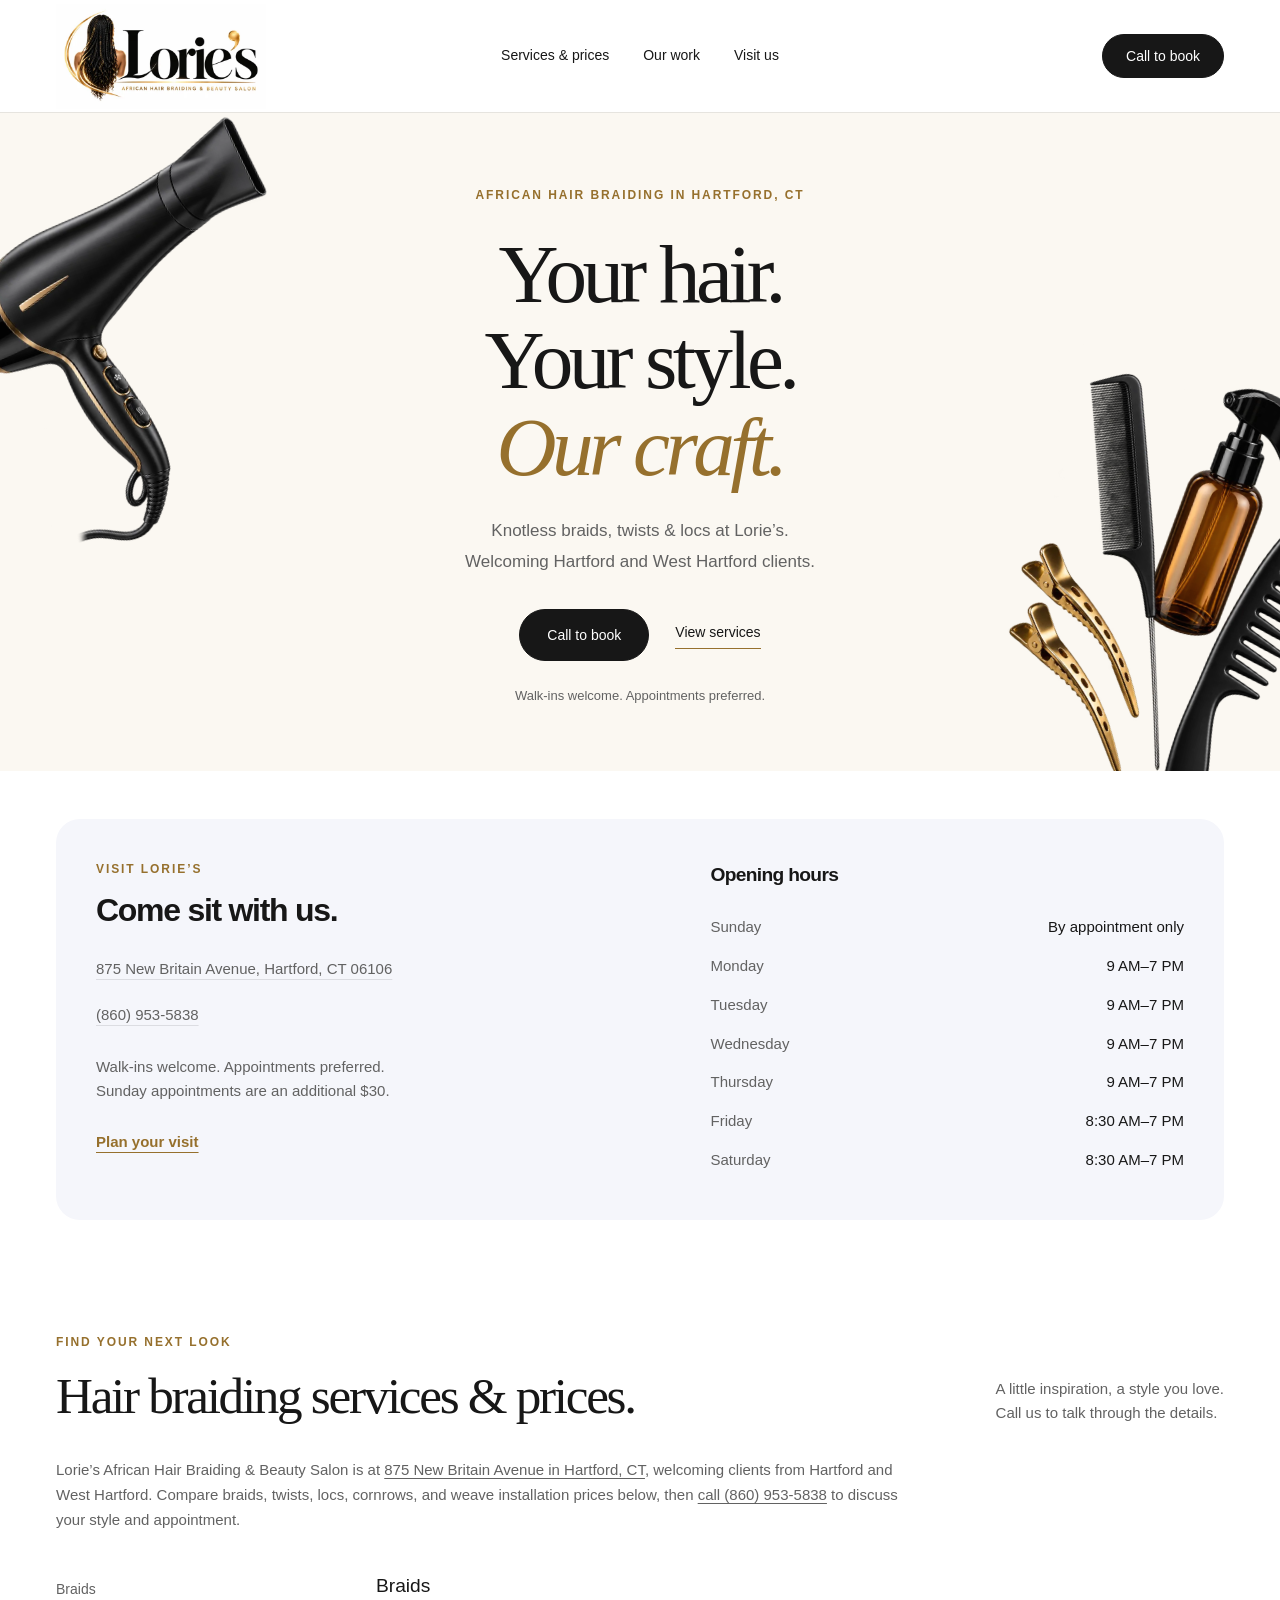
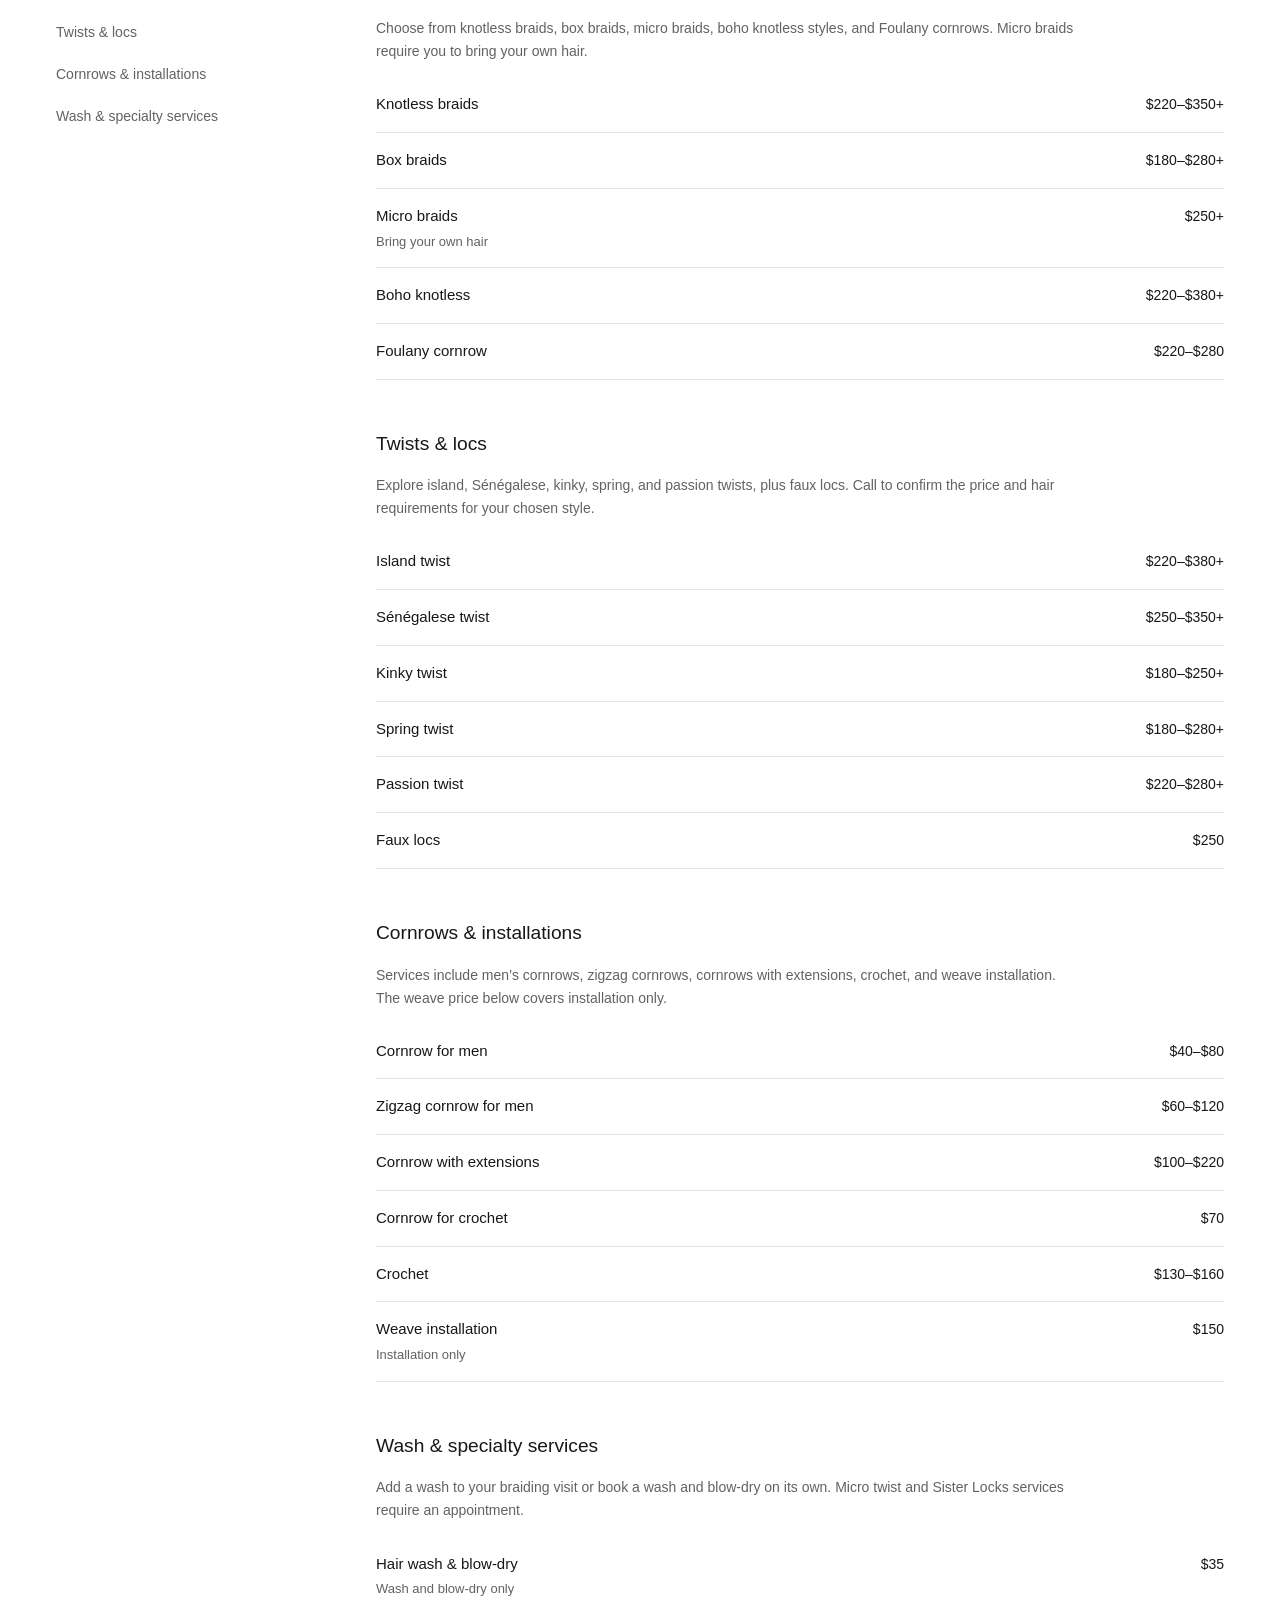
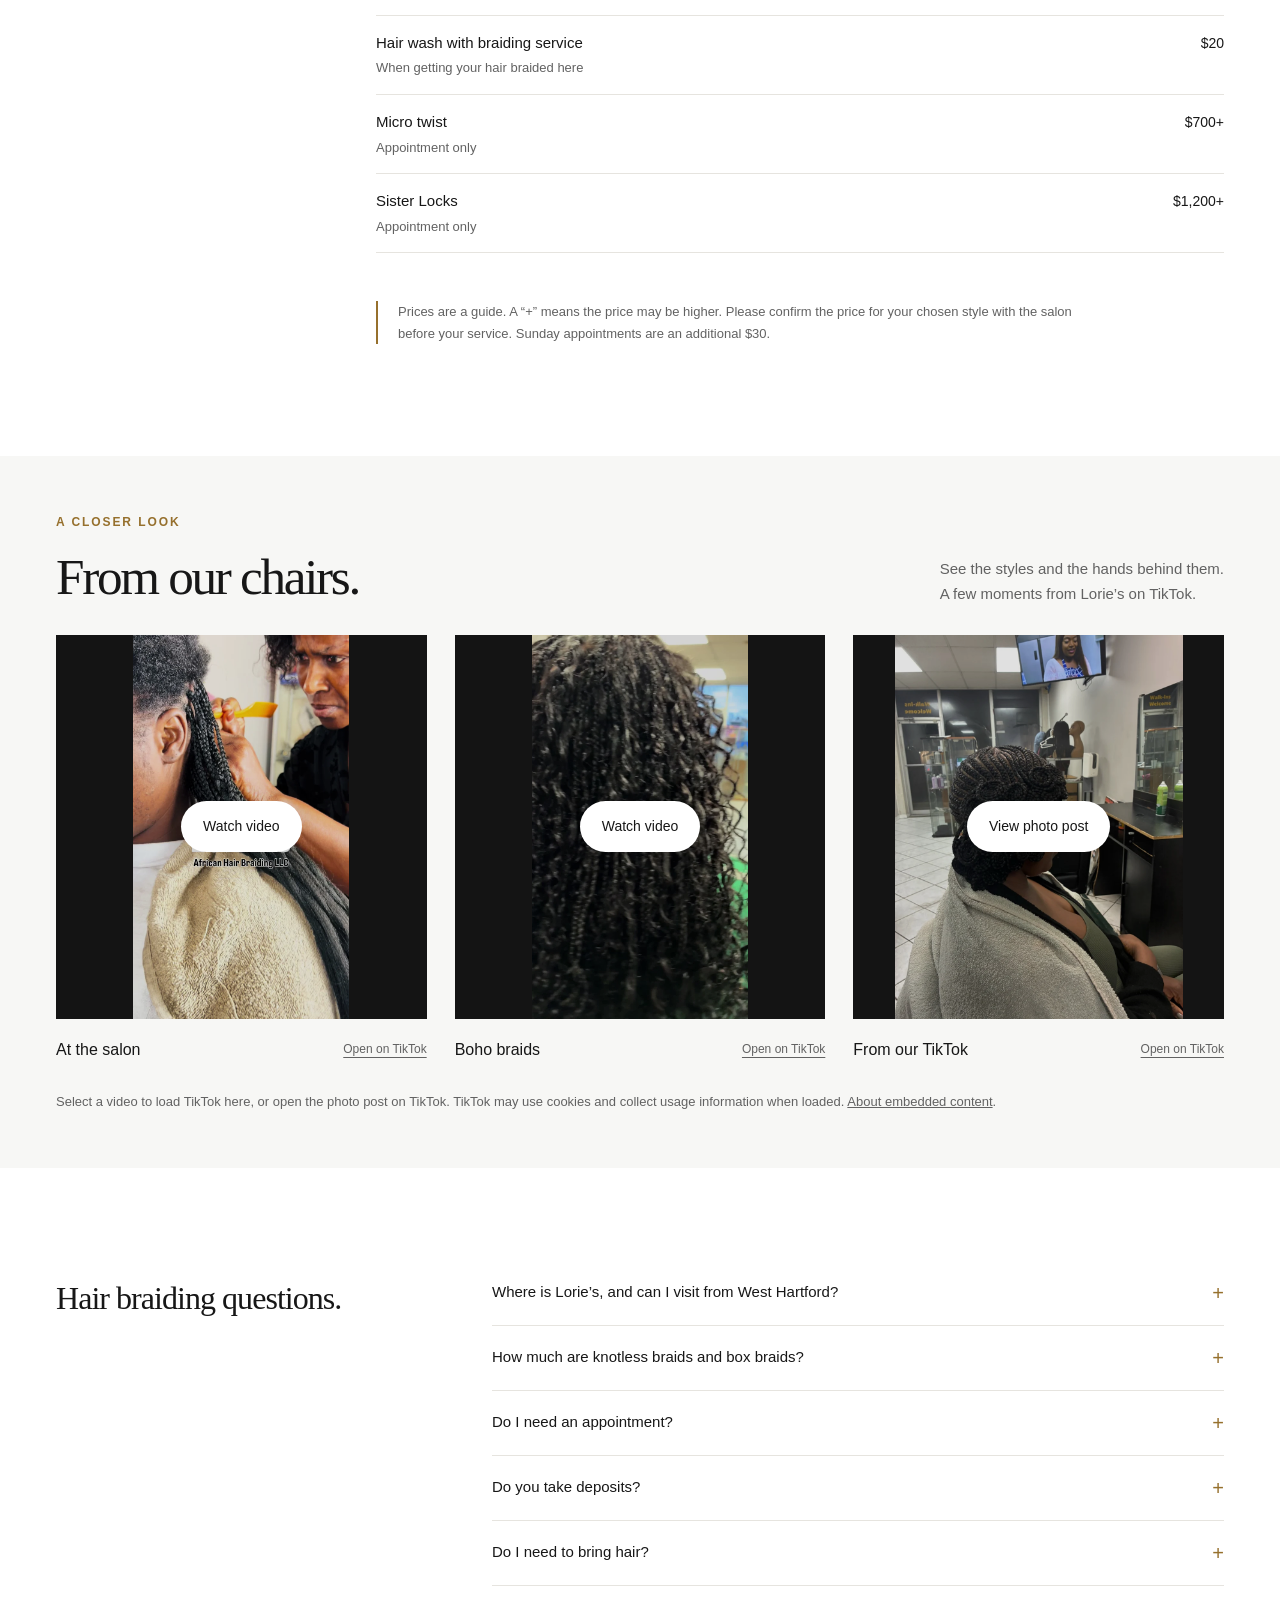
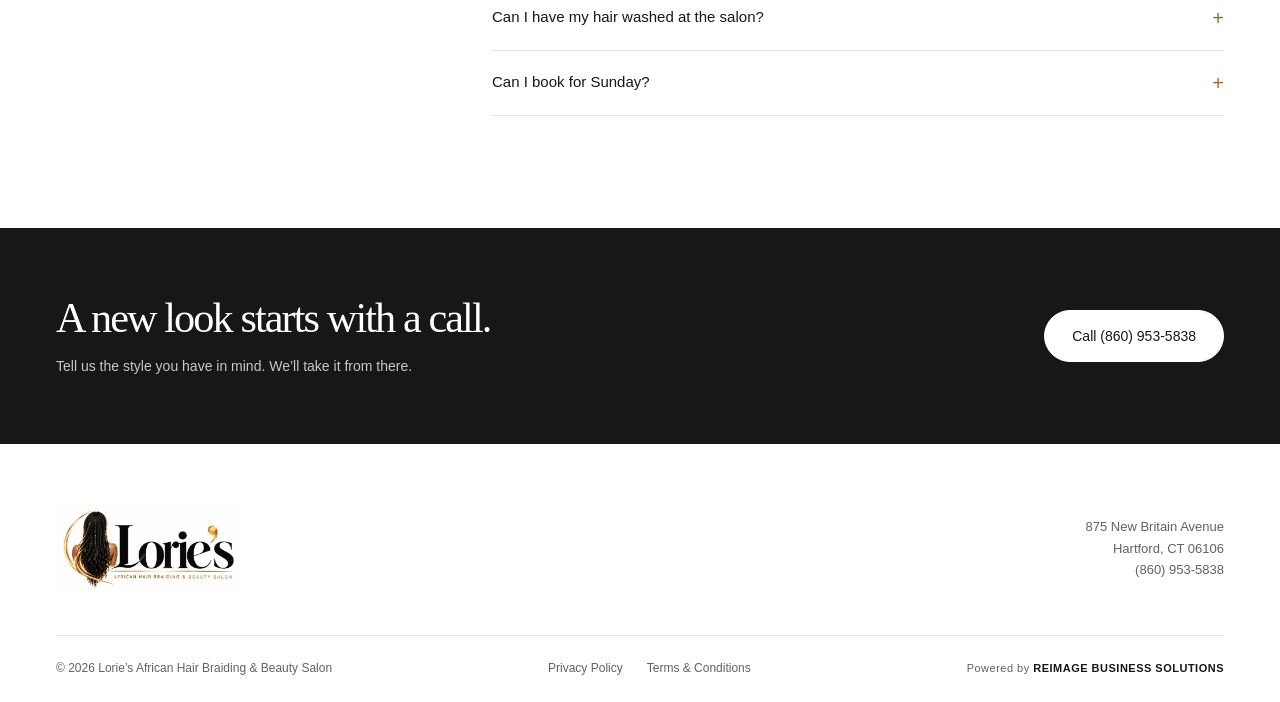
==== commit a5875719: "Stack mobile hero artwork around concise copy like Blue Hills" ====
--- a/index.html
+++ b/index.html
@@ -6,7 +6,7 @@
   <meta name="description" content="Knotless braids, box braids, twists and locs in Hartford, welcoming West Hartford clients. View prices and hours, then call (860) 953-5838 to book.">
   <meta name="theme-color" content="#ffffff">
   <link rel="icon" href="data:image/svg+xml,%3Csvg xmlns='http://www.w3.org/2000/svg' viewBox='0 0 64 64'%3E%3Crect width='64' height='64' rx='8' fill='%23161616'/%3E%3Ctext x='18' y='48' fill='%23d4ae62' font-size='48' font-family='Georgia'%3EL%3C/text%3E%3C/svg%3E">
-  <link rel="stylesheet" href="styles.css?v=08d220da77e6"><script src="site.js?v=12d4f08cdb11" defer></script>
+  <link rel="stylesheet" href="styles.css?v=2bee3cfcf51b"><script src="site.js?v=ee2bb5367cf2" defer></script>
 <!-- SEO:START -->
 <meta name="robots" content="index, follow, max-image-preview:large, max-snippet:-1, max-video-preview:-1">
 <link rel="canonical" href="https://reimage-demo.github.io/Lories-Hair-Braiding/">
@@ -563,14 +563,14 @@
   <a class="skip" href="#main">Skip to content</a>
   <header class="header"><div class="wrap nav">
     <a class="brand" href="./" aria-label="Lorie’s home"><img src="assets/lories-logo.webp" width="640" height="320" alt="Lorie’s African Hair Braiding & Beauty Salon"></a>
-    <button class="menu-toggle" type="button" aria-expanded="false" aria-controls="navigation">Menu</button>
+    <button class="menu-toggle" type="button" aria-label="Open navigation" aria-expanded="false" aria-controls="navigation"><span class="menu-icon" aria-hidden="true"><span></span><span></span><span></span></span></button>
     <nav id="navigation" aria-label="Main navigation"><a href="#services">Services & prices</a><a href="#our-work">Our work</a><a href="#visit">Visit us</a><a class="button small" href="tel:+18609535838">Call to book</a></nav>
   </div></header>
   <main id="main">
     <section class="hero">
-      <img class="hero-decor hero-dryer" src="assets/hero-blow-dryer.webp" srcset="assets/hero-blow-dryer-mobile.webp 240w, assets/hero-blow-dryer.webp 960w" sizes="(max-width:700px) clamp(124px,40vw,190px), (max-width:1000px) 270px, (max-width:1516px) 31vw, 470px" width="960" height="960" decoding="async" alt="" aria-hidden="true">
-      <img class="hero-decor hero-tools" src="assets/hero-braiding-tools.webp" srcset="assets/hero-braiding-tools-mobile.webp 280w, assets/hero-braiding-tools.webp 800w" sizes="(max-width:700px) clamp(108px,30vw,140px), (max-width:1000px) 245px, (max-width:1560px) 25vw, 390px" width="800" height="1200" decoding="async" alt="" aria-hidden="true">
-      <div class="hero-copy"><h1 class="eyebrow">African hair braiding in Hartford, CT</h1><p class="hero-title">Your hair.<br>Your style.<br><em>Our craft.</em></p><p class="lead">Knotless braids, twists & locs at Lorie’s.<br>Welcoming Hartford and West Hartford clients.</p><div class="actions"><a class="button" href="tel:+18609535838">Book an appointment</a><a class="text-link" href="#services">Explore services</a></div><p class="hero-note">Walk-ins welcome. Appointments preferred.</p></div>
+      <img class="hero-decor hero-dryer" src="assets/hero-blow-dryer.webp" srcset="assets/hero-blow-dryer-mobile.webp 240w, assets/hero-blow-dryer.webp 960w" sizes="(max-width:700px) clamp(280px,88vw,360px), (max-width:1000px) 270px, (max-width:1516px) 31vw, 470px" width="960" height="960" decoding="async" alt="" aria-hidden="true">
+      <img class="hero-decor hero-tools" src="assets/hero-braiding-tools.webp" srcset="assets/hero-braiding-tools-mobile.webp 280w, assets/hero-braiding-tools.webp 800w" sizes="(max-width:700px) clamp(260px,78vw,330px), (max-width:1000px) 245px, (max-width:1560px) 25vw, 390px" width="800" height="1200" decoding="async" alt="" aria-hidden="true">
+      <div class="hero-copy"><h1 class="eyebrow">African hair braiding in Hartford, CT</h1><p class="hero-title"><span class="hero-title-first">Your hair.<br></span>Your style.<br><em>Our craft.</em></p><p class="lead">Knotless braids, twists & locs at Lorie’s.<span class="hero-area"><br>Welcoming Hartford and West Hartford clients.</span></p><div class="actions"><a class="button" href="tel:+18609535838">Call to book</a><a class="text-link" href="#services">View services</a></div><p class="hero-note">Walk-ins welcome. Appointments preferred.</p></div>
     </section>
     <section class="visit-card wrap" id="visit" aria-labelledby="visit-title">
       <div class="visit-copy">
--- a/styles.css
+++ b/styles.css
@@ -3,7 +3,7 @@
 .embed-error{z-index:3;position:relative;margin:24px;padding:24px;background:#fff;color:var(--ink);font-size:.875rem}
 @media(max-width:1000px) and (min-width:701px){.hero-dryer{left:-105px;width:270px;top:100px}.hero-tools{right:-100px;width:245px;bottom:-35px}.hero-copy{max-width:480px}.nav{grid-template-columns:166px minmax(0,1fr) 166px;gap:16px}.brand{width:166px}}
 @media(max-width:1000px){.wrap{width:calc(100% - 64px)}.nav nav{gap:22px}.service-layout{grid-template-columns:180px 1fr;gap:45px}.visit-card{gap:40px;padding:32px}.work-grid{gap:18px}.work-caption{display:block}.work-caption a{display:inline-block;margin-top:4px}}
-@media(max-width:700px){html{scroll-padding-top:24px}.wrap{width:calc(100% - 40px)}.nav{display:flex;justify-content:space-between;min-height:90px;flex-wrap:wrap;gap:0}.brand{width:166px}.menu-toggle{display:block;min-width:64px;min-height:44px;background:none;border:1px solid var(--line);padding:8px 16px;font-size:.875rem}.nav nav{display:none;width:100%;flex-direction:column;align-items:stretch;gap:0;padding:12px 0 24px}.nav nav.open{display:flex}.nav nav a{padding:12px 0;text-align:center}.nav nav .button{position:static;transform:none;margin-top:12px}.hero{padding:clamp(210px,59vw,260px) 20px 40px;margin-bottom:28px}.hero-copy{max-width:100%}.hero-dryer{width:clamp(124px,40vw,190px);left:24px;top:28px;transform:rotate(-12deg)}.hero-tools{width:clamp(108px,30vw,140px);right:28px;top:24px;bottom:auto;transform:rotate(12deg)}.eyebrow{font-size:.6875rem;letter-spacing:.13em;margin-bottom:22px}h1,.hero-title{font-size:clamp(3.1rem,14vw,3.8rem);line-height:1.05}.lead{font-size:1rem;max-width:340px;margin-top:22px}.actions{gap:10px 20px;margin-top:24px}.hero .actions{max-width:360px;margin-inline:auto}.hero .actions .button{width:100%;min-height:50px}.hero .text-link{display:inline-flex;align-items:center;justify-content:center;min-height:44px;border:0;padding:0 12px;text-decoration:underline;text-decoration-color:var(--gold);text-underline-offset:6px}.hero-note{margin-top:18px}.section{padding-block:52px}.section-heading{display:block;margin-bottom:32px}.section-heading p:not(.eyebrow){margin-top:20px}.service-layout{display:block}.service-index{flex-direction:row;flex-wrap:wrap;gap:6px 10px;border-bottom:1px solid var(--line);padding-bottom:24px;margin-bottom:30px}.service-index a{display:flex;align-items:center;min-height:44px;padding:8px 12px;background:var(--wash);border:1px solid var(--line);border-radius:999px;font-size:.875rem}.service-row{gap:18px}.service-row dt{min-width:0;font-size:.9375rem}.service-row dd{flex-shrink:0;font-size:.875rem}.service-group{margin-bottom:36px}.work-section{padding-block:40px}.work-grid{grid-template-columns:1fr;gap:24px}.video-shell{height:304px}.work-caption{display:flex}.work-caption{margin-top:8px}.work-caption a{display:inline-flex;align-items:center;min-height:44px;margin-top:0;font-size:.8125rem}.visit-card{grid-template-columns:1fr;gap:36px;padding:28px 24px;border-radius:20px}.visit-card h2{font-size:1.75rem}.visit-copy .phone,.visit-directions{display:inline-flex;align-items:center;min-height:44px;margin-top:12px}.address{font-size:1rem}.hours dl>div{padding-block:9px}.hours dl>div{gap:12px;font-size:.875rem}.before-visit{grid-template-columns:1fr;gap:24px}.faq details{padding-block:10px}.faq summary{align-items:center;min-height:44px;font-size:1rem}.faq summary:after{flex-shrink:0}.faq details p{font-size:1rem}.price-note,.embed-note{font-size:.875rem}.closing{padding:48px 0}.closing .wrap{display:block}.closing .button{width:100%;margin-top:24px}.footer{padding:30px 0 calc(96px + env(safe-area-inset-bottom,0px))}.footer-top{display:block;padding-bottom:28px}.footer-logo{width:175px;margin-bottom:15px}.footer-top p{text-align:left}.footer-bottom{flex-direction:column;gap:12px}.footer-links{flex-wrap:wrap;gap:8px 24px}.footer-links a,.footer-top p a,.credit a{display:inline-flex;align-items:center;min-height:44px}.footer-top p{font-size:.875rem}.credit{overflow-wrap:anywhere}.credit{font-size:.625rem}.legal{padding:45px 0 65px}.legal h1{font-size:3rem}.mobile-call{display:flex;position:fixed;bottom:0;left:0;right:0;z-index:10;background:#fff;border-top:1px solid var(--line);padding:10px max(20px,env(safe-area-inset-right)) max(10px,env(safe-area-inset-bottom)) max(20px,env(safe-area-inset-left));gap:12px}.mobile-call a{border-radius:999px;display:flex;justify-content:center;align-items:center;flex:1;min-width:0;min-height:44px;text-align:center;font-size:.875rem;padding:10px}.mobile-call a:first-child{background:var(--ink);color:#fff}}
+@media(max-width:700px){html{scroll-padding-top:24px}.wrap{width:calc(100% - 40px)}.nav{display:flex;justify-content:space-between;min-height:90px;flex-wrap:wrap;gap:0}.brand{width:166px}.menu-toggle{display:flex;align-items:center;justify-content:center;width:44px;min-width:44px;min-height:44px;background:transparent;border:0;padding:10px}.nav nav{display:none;width:100%;flex-direction:column;align-items:stretch;gap:0;padding:12px 0 24px}.nav nav.open{display:flex}.nav nav a{padding:12px 0;text-align:center}.nav nav .button{position:static;transform:none;margin-top:12px}.hero{padding:clamp(220px,64vw,280px) 20px clamp(230px,70vw,300px);margin-bottom:28px}.hero-copy{max-width:100%}.hero-dryer{width:clamp(280px,88vw,360px);left:calc(50% - clamp(140px,44vw,180px));top:-110px;transform:rotate(90deg)}.hero-tools{width:clamp(260px,78vw,330px);left:calc(50% - clamp(130px,39vw,165px));right:auto;top:auto;bottom:-130px;transform:rotate(90deg)}.eyebrow{font-size:.6875rem;letter-spacing:.13em;margin-bottom:22px}h1,.hero-title{font-size:clamp(3.1rem,14vw,3.8rem);line-height:1.05}.lead{font-size:1rem;max-width:340px;margin-top:22px}.actions{gap:10px 20px;margin-top:24px}.hero .actions{max-width:360px;margin-inline:auto}.hero .actions .button{width:100%;min-height:50px}.hero .text-link{display:inline-flex;align-items:center;justify-content:center;min-height:44px;border:0;padding:0 12px;text-decoration:underline;text-decoration-color:var(--gold);text-underline-offset:6px}.hero-note{margin-top:18px}.section{padding-block:52px}.section-heading{display:block;margin-bottom:32px}.section-heading p:not(.eyebrow){margin-top:20px}.service-layout{display:block}.service-index{flex-direction:row;flex-wrap:wrap;gap:6px 10px;border-bottom:1px solid var(--line);padding-bottom:24px;margin-bottom:30px}.service-index a{display:flex;align-items:center;min-height:44px;padding:8px 12px;background:var(--wash);border:1px solid var(--line);border-radius:999px;font-size:.875rem}.service-row{gap:18px}.service-row dt{min-width:0;font-size:.9375rem}.service-row dd{flex-shrink:0;font-size:.875rem}.service-group{margin-bottom:36px}.work-section{padding-block:40px}.work-grid{grid-template-columns:1fr;gap:24px}.video-shell{height:304px}.work-caption{display:flex}.work-caption{margin-top:8px}.work-caption a{display:inline-flex;align-items:center;min-height:44px;margin-top:0;font-size:.8125rem}.visit-card{grid-template-columns:1fr;gap:36px;padding:28px 24px;border-radius:20px}.visit-card h2{font-size:1.75rem}.visit-copy .phone,.visit-directions{display:inline-flex;align-items:center;min-height:44px;margin-top:12px}.address{font-size:1rem}.hours dl>div{padding-block:9px}.hours dl>div{gap:12px;font-size:.875rem}.before-visit{grid-template-columns:1fr;gap:24px}.faq details{padding-block:10px}.faq summary{align-items:center;min-height:44px;font-size:1rem}.faq summary:after{flex-shrink:0}.faq details p{font-size:1rem}.price-note,.embed-note{font-size:.875rem}.closing{padding:48px 0}.closing .wrap{display:block}.closing .button{width:100%;margin-top:24px}.footer{padding:30px 0 calc(96px + env(safe-area-inset-bottom,0px))}.footer-top{display:block;padding-bottom:28px}.footer-logo{width:175px;margin-bottom:15px}.footer-top p{text-align:left}.footer-bottom{flex-direction:column;gap:12px}.footer-links{flex-wrap:wrap;gap:8px 24px}.footer-links a,.footer-top p a,.credit a{display:inline-flex;align-items:center;min-height:44px}.footer-top p{font-size:.875rem}.credit{overflow-wrap:anywhere}.credit{font-size:.625rem}.legal{padding:45px 0 65px}.legal h1{font-size:3rem}.mobile-call{display:flex;position:fixed;bottom:0;left:0;right:0;z-index:10;background:#fff;border-top:1px solid var(--line);padding:10px max(20px,env(safe-area-inset-right)) max(10px,env(safe-area-inset-bottom)) max(20px,env(safe-area-inset-left));gap:12px}.mobile-call a{border-radius:999px;display:flex;justify-content:center;align-items:center;flex:1;min-width:0;min-height:44px;text-align:center;font-size:.875rem;padding:10px}.mobile-call a:first-child{background:var(--ink);color:#fff}}
 @media(prefers-reduced-motion:reduce){html{scroll-behavior:auto}*{transition:none!important}}
 
 /* Readable service context without changing the price-list layout. */
@@ -40,3 +40,16 @@
   .hero-intro .hero-tools{animation-duration:.9s}
 }
 @media print{.hero-decor{opacity:1!important;animation:none!important}}
+
+.menu-icon{display:flex;flex-direction:column;gap:5px;width:24px}.menu-icon>span{display:block;width:100%;height:2px;border-radius:2px;background:var(--ink)}
+
+/* Mobile artwork frames the copy from the top and bottom, like Blue Hills. */
+@media(max-width:700px){
+  .hero-title-first,.hero-area,.hero-note{display:none}
+  .hero-title{font-size:clamp(2.8rem,12vw,3.5rem);line-height:1.06}
+  .hero .eyebrow{margin-bottom:16px;font-size:.6875rem;letter-spacing:.1em}
+  .hero .lead{max-width:310px;margin-top:18px;font-size:.9375rem;line-height:1.6}
+  .hero .actions{flex-wrap:nowrap;gap:12px;margin-top:24px}
+  .hero .actions .button,.hero .actions .text-link{width:auto;min-height:46px;padding:11px 20px;font-size:.875rem;white-space:nowrap;border-radius:999px}
+  .hero .actions .text-link{border:1px solid var(--ink);text-decoration:none}
+}
